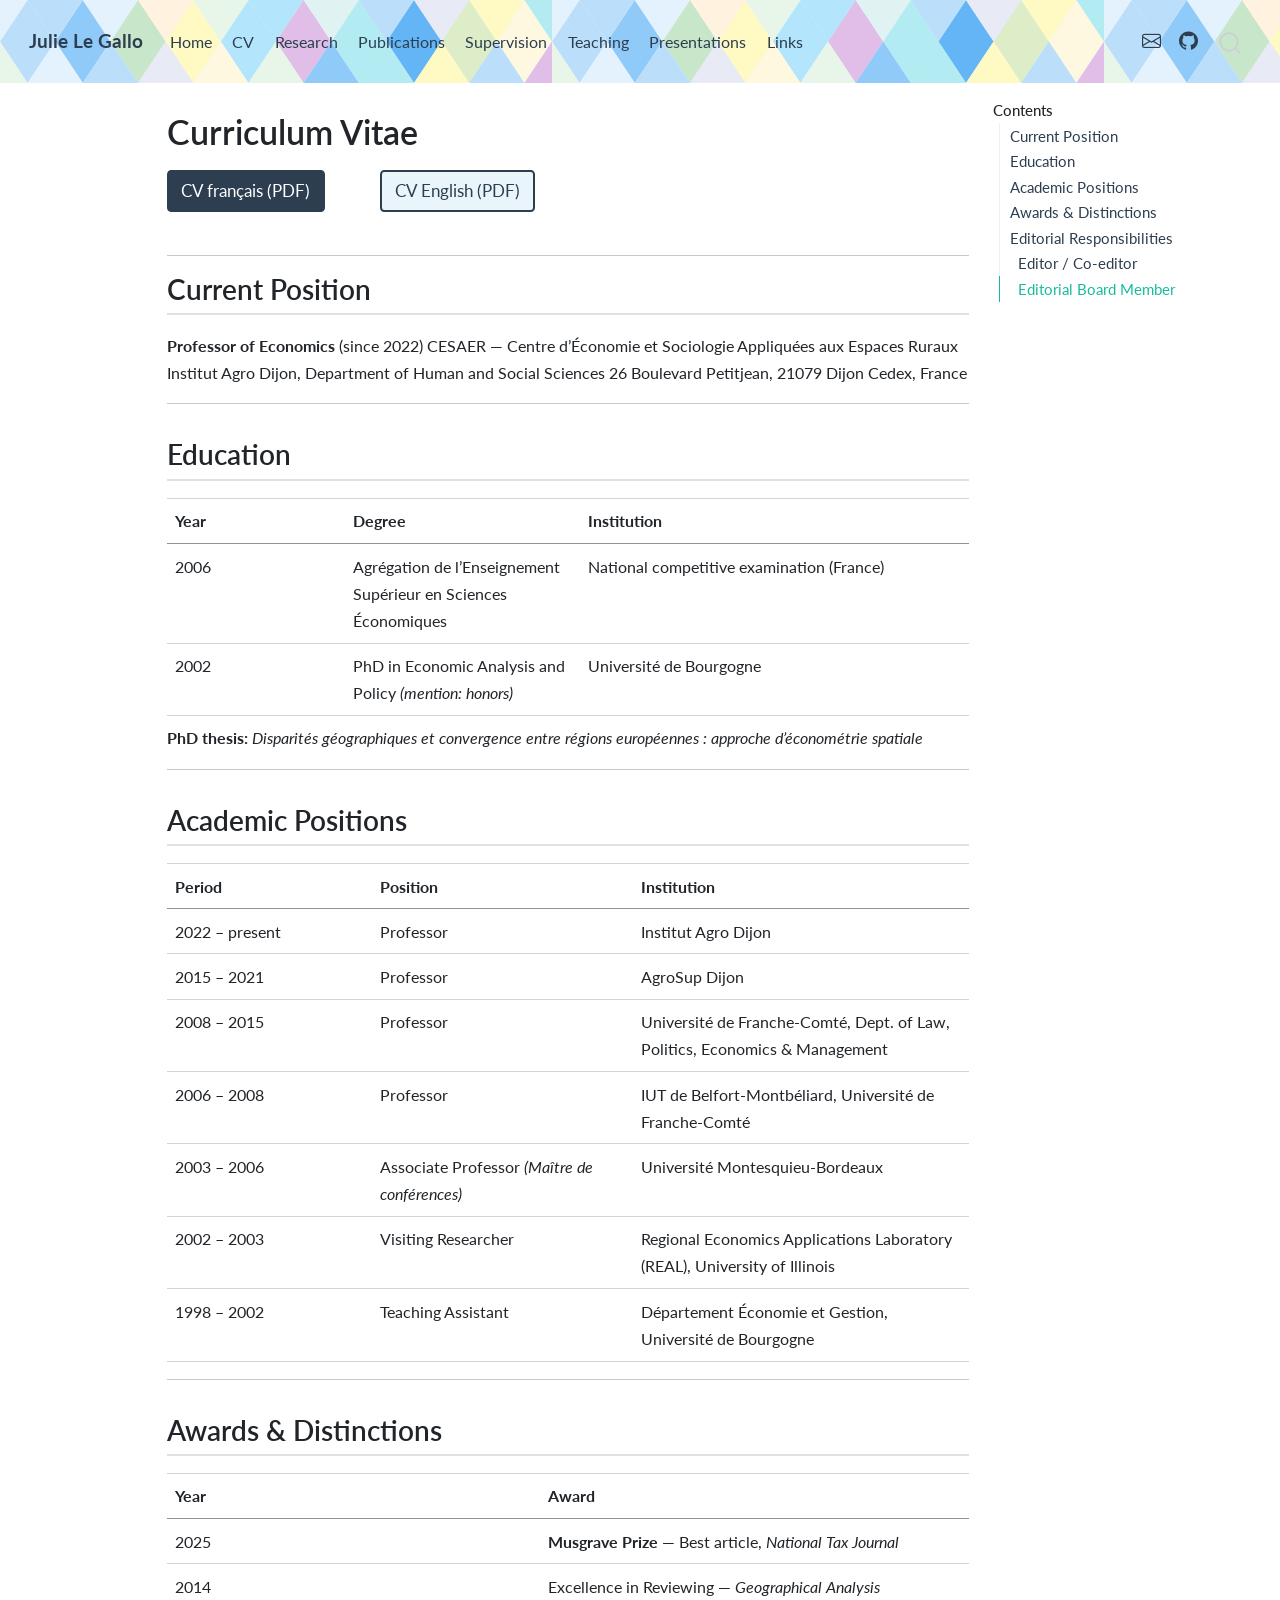
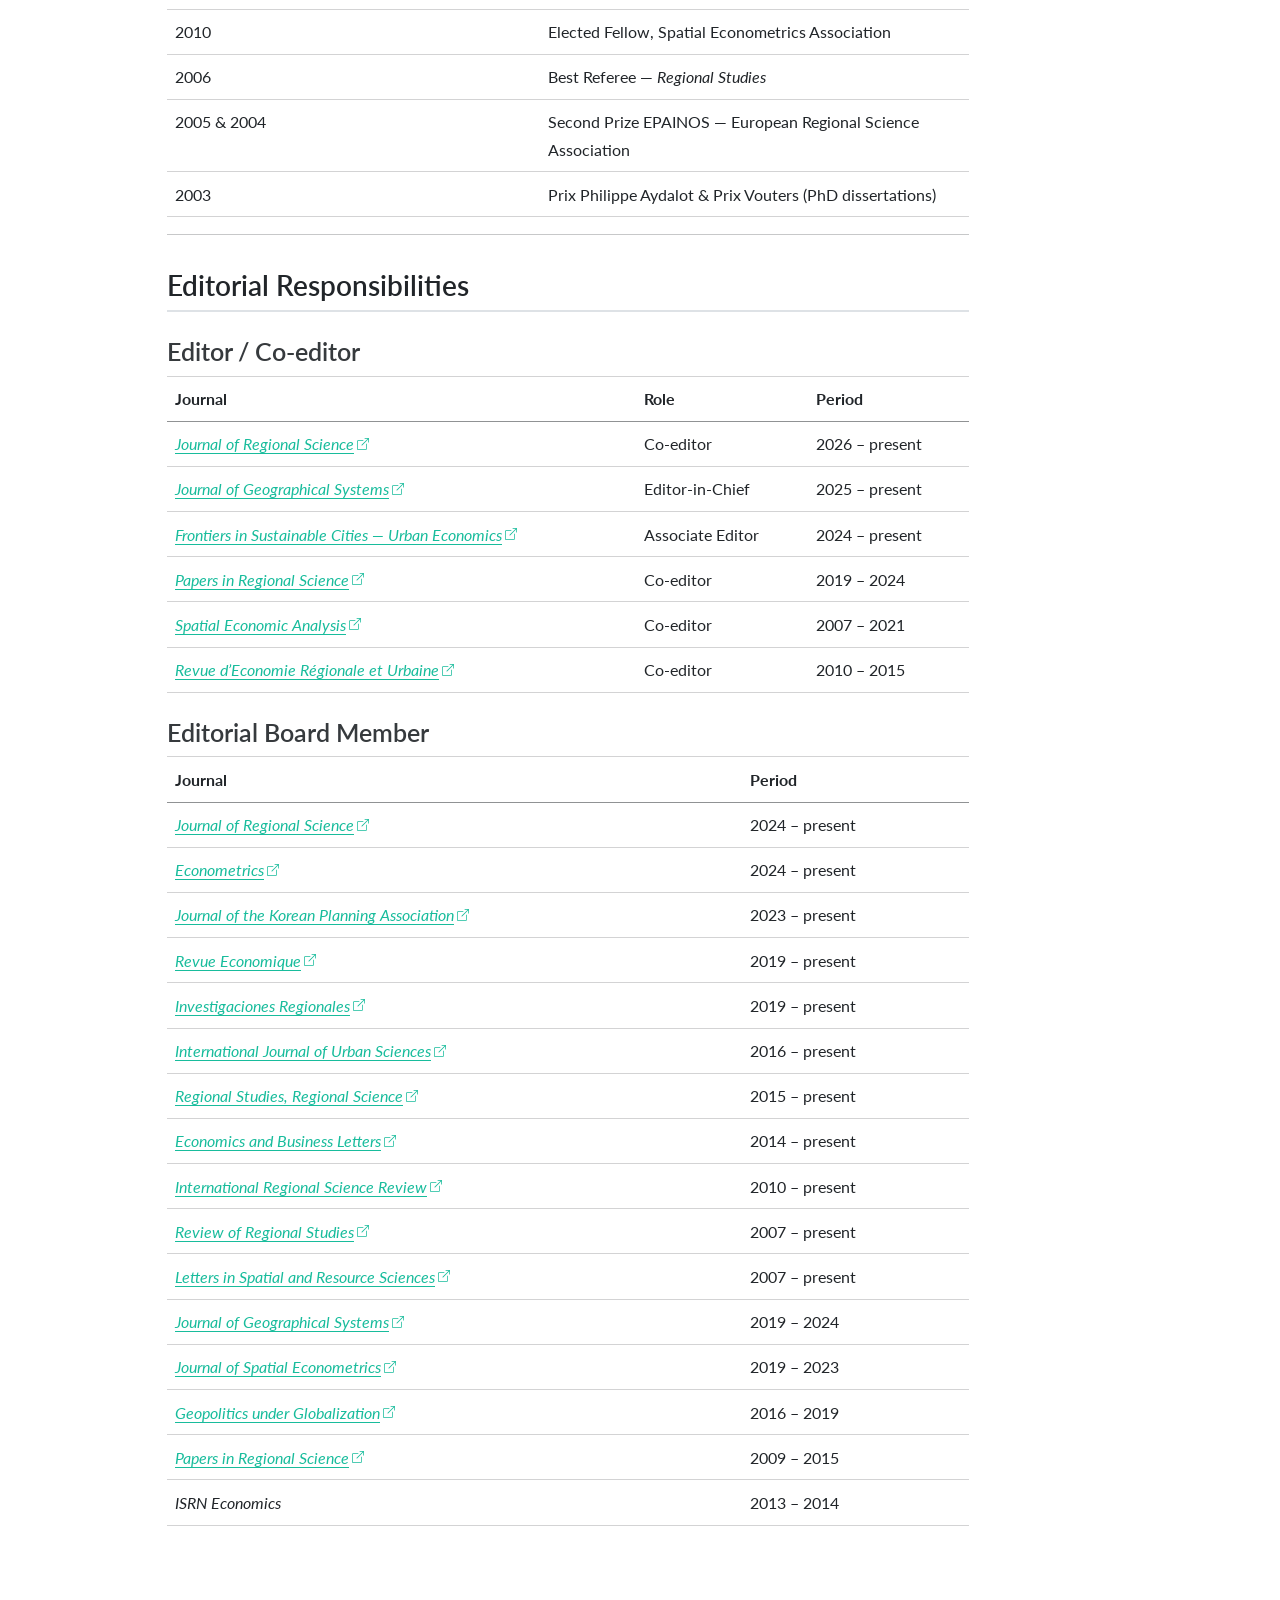
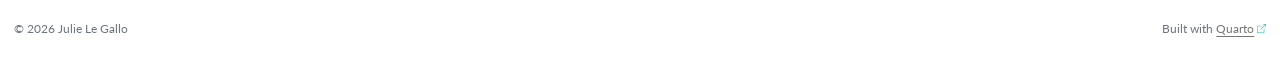
==== docs/cv.html @ 0ce1039f "Update 29Apr2026" ====
<!DOCTYPE html>
<html xmlns="http://www.w3.org/1999/xhtml" lang="en" xml:lang="en"><head>

<meta charset="utf-8">
<meta name="generator" content="quarto-1.9.37">

<meta name="viewport" content="width=device-width, initial-scale=1.0, user-scalable=yes">


<title>Curriculum Vitae – Julie Le Gallo</title>
<style>
/* Default styles provided by pandoc.
** See https://pandoc.org/MANUAL.html#variables-for-html for config info.
*/
code{white-space: pre-wrap;}
span.smallcaps{font-variant: small-caps;}
div.columns{display: flex; gap: min(4vw, 1.5em);}
div.column{flex: auto; overflow-x: auto;}
div.hanging-indent{margin-left: 1.5em; text-indent: -1.5em;}
ul.task-list{list-style: none;}
ul.task-list li input[type="checkbox"] {
  width: 0.8em;
  margin: 0 0.8em 0.2em -1em; /* quarto-specific, see https://github.com/quarto-dev/quarto-cli/issues/4556 */ 
  vertical-align: middle;
}
</style>


<script src="site_libs/quarto-nav/quarto-nav.js"></script>
<script src="site_libs/quarto-nav/headroom.min.js"></script>
<script src="site_libs/clipboard/clipboard.min.js"></script>
<script src="site_libs/quarto-search/autocomplete.umd.js"></script>
<script src="site_libs/quarto-search/fuse.min.js"></script>
<script src="site_libs/quarto-search/quarto-search.js"></script>
<meta name="quarto:offset" content="./">
<link href="./favicon.ico" rel="icon">
<script src="site_libs/quarto-html/quarto.js" type="module"></script>
<script src="site_libs/quarto-html/tabsets/tabsets.js" type="module"></script>
<script src="site_libs/quarto-html/popper.min.js"></script>
<script src="site_libs/quarto-html/tippy.umd.min.js"></script>
<script src="site_libs/quarto-html/anchor.min.js"></script>
<link href="site_libs/quarto-html/tippy.css" rel="stylesheet">
<link href="site_libs/quarto-html/quarto-syntax-highlighting-7f8f88aac4f3542376d5c11b86a4c14d.css" rel="stylesheet" id="quarto-text-highlighting-styles">
<script src="site_libs/bootstrap/bootstrap.min.js"></script>
<link href="site_libs/bootstrap/bootstrap-icons.css" rel="stylesheet">
<link href="site_libs/bootstrap/bootstrap-6b423f165eeea3787de40cb4f8e821c3.min.css" rel="stylesheet" append-hash="true" id="quarto-bootstrap" data-mode="light">
<script id="quarto-search-options" type="application/json">{
  "location": "navbar",
  "copy-button": false,
  "collapse-after": 3,
  "panel-placement": "end",
  "type": "overlay",
  "limit": 50,
  "keyboard-shortcut": [
    "f",
    "/",
    "s"
  ],
  "show-item-context": false,
  "language": {
    "search-no-results-text": "No results",
    "search-matching-documents-text": "matching documents",
    "search-copy-link-title": "Copy link to search",
    "search-hide-matches-text": "Hide additional matches",
    "search-more-match-text": "more match in this document",
    "search-more-matches-text": "more matches in this document",
    "search-clear-button-title": "Clear",
    "search-text-placeholder": "",
    "search-detached-cancel-button-title": "Cancel",
    "search-submit-button-title": "Submit",
    "search-label": "Search"
  }
}</script>


<link rel="stylesheet" href="styles.css">
</head>

<body class="nav-fixed quarto-light">

<div id="quarto-search-results"></div>
  <header id="quarto-header" class="headroom fixed-top">
    <nav class="navbar navbar-expand-lg " data-bs-theme="dark">
      <div class="navbar-container container-fluid">
      <div class="navbar-brand-container mx-auto">
    <a class="navbar-brand" href="./index.html">
    <span class="navbar-title">Julie Le Gallo</span>
    </a>
  </div>
            <div id="quarto-search" class="" title="Search"></div>
          <button class="navbar-toggler" type="button" data-bs-toggle="collapse" data-bs-target="#navbarCollapse" aria-controls="navbarCollapse" role="menu" aria-expanded="false" aria-label="Toggle navigation" onclick="if (window.quartoToggleHeadroom) { window.quartoToggleHeadroom(); }">
  <span class="navbar-toggler-icon"></span>
</button>
          <div class="collapse navbar-collapse" id="navbarCollapse">
            <ul class="navbar-nav navbar-nav-scroll me-auto">
  <li class="nav-item">
    <a class="nav-link" href="./index.html"> 
<span class="menu-text">Home</span></a>
  </li>  
  <li class="nav-item">
    <a class="nav-link active" href="./cv.html" aria-current="page"> 
<span class="menu-text">CV</span></a>
  </li>  
  <li class="nav-item">
    <a class="nav-link" href="./research.html"> 
<span class="menu-text">Research</span></a>
  </li>  
  <li class="nav-item">
    <a class="nav-link" href="./publications.html"> 
<span class="menu-text">Publications</span></a>
  </li>  
  <li class="nav-item">
    <a class="nav-link" href="./supervision.html"> 
<span class="menu-text">Supervision</span></a>
  </li>  
  <li class="nav-item">
    <a class="nav-link" href="./teaching.html"> 
<span class="menu-text">Teaching</span></a>
  </li>  
  <li class="nav-item">
    <a class="nav-link" href="./presentations.html"> 
<span class="menu-text">Presentations</span></a>
  </li>  
  <li class="nav-item">
    <a class="nav-link" href="./links.html"> 
<span class="menu-text">Links</span></a>
  </li>  
</ul>
            <ul class="navbar-nav navbar-nav-scroll ms-auto">
  <li class="nav-item compact">
    <a class="nav-link" href="mailto:julie.le-gallo@institut-agro.fr"> <i class="bi bi-envelope" role="img">
</i> 
<span class="menu-text"></span></a>
  </li>  
  <li class="nav-item compact">
    <a class="nav-link" href="https://github.com/jlegallo"> <i class="bi bi-github" role="img">
</i> 
<span class="menu-text"></span></a>
  </li>  
</ul>
          </div> <!-- /navcollapse -->
            <div class="quarto-navbar-tools">
</div>
      </div> <!-- /container-fluid -->
    </nav>
</header>
<!-- content -->
<div id="quarto-content" class="quarto-container page-columns page-rows-contents page-layout-article page-navbar">
<!-- sidebar -->
<!-- margin-sidebar -->
    <div id="quarto-margin-sidebar" class="sidebar margin-sidebar">
        <nav id="TOC" role="doc-toc" class="toc-active">
    <h2 id="toc-title">Contents</h2>
   
  <ul>
  <li><a href="#current-position" id="toc-current-position" class="nav-link active" data-scroll-target="#current-position">Current Position</a></li>
  <li><a href="#education" id="toc-education" class="nav-link" data-scroll-target="#education">Education</a></li>
  <li><a href="#academic-positions" id="toc-academic-positions" class="nav-link" data-scroll-target="#academic-positions">Academic Positions</a></li>
  <li><a href="#awards-distinctions" id="toc-awards-distinctions" class="nav-link" data-scroll-target="#awards-distinctions">Awards &amp; Distinctions</a></li>
  <li><a href="#editorial-responsibilities" id="toc-editorial-responsibilities" class="nav-link" data-scroll-target="#editorial-responsibilities">Editorial Responsibilities</a>
  <ul class="collapse">
  <li><a href="#editor-co-editor" id="toc-editor-co-editor" class="nav-link" data-scroll-target="#editor-co-editor">Editor / Co-editor</a></li>
  <li><a href="#editorial-board-member" id="toc-editorial-board-member" class="nav-link" data-scroll-target="#editorial-board-member">Editorial Board Member</a></li>
  </ul></li>
  </ul>
</nav>
    </div>
<!-- main -->
<main class="content" id="quarto-document-content">

<header id="title-block-header" class="quarto-title-block default">
<div class="quarto-title">
<h1 class="title">Curriculum Vitae</h1>
</div>



<div class="quarto-title-meta">

    
  
    
  </div>
  


</header>


<div style="margin-bottom:1.5rem; display:flex; align-items:center; gap:4rem;">
<p><a href="CV/CV_JLG.pdf" class="btn" style="margin:0; margin-right:3rem; background-color:#2c3e50; color:#ffffff; border:2px solid #2c3e50;">CV français (PDF)</a> <a href="CV/CV_JLG_ang.pdf" class="btn" style="margin:0; background-color:#EAF4FB; color:#2c3e50; border:2px solid #2c3e50;">CV English (PDF)</a></p>
</div>
<hr>
<section id="current-position" class="level2">
<h2 class="anchored" data-anchor-id="current-position">Current Position</h2>
<p><strong>Professor of Economics</strong> (since 2022) CESAER — Centre d’Économie et Sociologie Appliquées aux Espaces Ruraux Institut Agro Dijon, Department of Human and Social Sciences 26 Boulevard Petitjean, 21079 Dijon Cedex, France</p>
<hr>
</section>
<section id="education" class="level2">
<h2 class="anchored" data-anchor-id="education">Education</h2>
<table class="caption-top table">
<colgroup>
<col style="width: 22%">
<col style="width: 29%">
<col style="width: 48%">
</colgroup>
<thead>
<tr class="header">
<th>Year</th>
<th>Degree</th>
<th>Institution</th>
</tr>
</thead>
<tbody>
<tr class="odd">
<td>2006</td>
<td>Agrégation de l’Enseignement Supérieur en Sciences Économiques</td>
<td>National competitive examination (France)</td>
</tr>
<tr class="even">
<td>2002</td>
<td>PhD in Economic Analysis and Policy <em>(mention: honors)</em></td>
<td>Université de Bourgogne</td>
</tr>
</tbody>
</table>
<p><strong>PhD thesis:</strong> <em>Disparités géographiques et convergence entre régions européennes : approche d’économétrie spatiale</em></p>
<hr>
</section>
<section id="academic-positions" class="level2">
<h2 class="anchored" data-anchor-id="academic-positions">Academic Positions</h2>
<table class="caption-top table">
<colgroup>
<col style="width: 25%">
<col style="width: 32%">
<col style="width: 41%">
</colgroup>
<thead>
<tr class="header">
<th>Period</th>
<th>Position</th>
<th>Institution</th>
</tr>
</thead>
<tbody>
<tr class="odd">
<td>2022 – present</td>
<td>Professor</td>
<td>Institut Agro Dijon</td>
</tr>
<tr class="even">
<td>2015 – 2021</td>
<td>Professor</td>
<td>AgroSup Dijon</td>
</tr>
<tr class="odd">
<td>2008 – 2015</td>
<td>Professor</td>
<td>Université de Franche-Comté, Dept. of Law, Politics, Economics &amp; Management</td>
</tr>
<tr class="even">
<td>2006 – 2008</td>
<td>Professor</td>
<td>IUT de Belfort-Montbéliard, Université de Franche-Comté</td>
</tr>
<tr class="odd">
<td>2003 – 2006</td>
<td>Associate Professor <em>(Maître de conférences)</em></td>
<td>Université Montesquieu-Bordeaux</td>
</tr>
<tr class="even">
<td>2002 – 2003</td>
<td>Visiting Researcher</td>
<td>Regional Economics Applications Laboratory (REAL), University of Illinois</td>
</tr>
<tr class="odd">
<td>1998 – 2002</td>
<td>Teaching Assistant</td>
<td>Département Économie et Gestion, Université de Bourgogne</td>
</tr>
</tbody>
</table>
<hr>
</section>
<section id="awards-distinctions" class="level2">
<h2 class="anchored" data-anchor-id="awards-distinctions">Awards &amp; Distinctions</h2>
<table class="caption-top table">
<colgroup>
<col style="width: 46%">
<col style="width: 53%">
</colgroup>
<thead>
<tr class="header">
<th>Year</th>
<th>Award</th>
</tr>
</thead>
<tbody>
<tr class="odd">
<td>2025</td>
<td><strong>Musgrave Prize</strong> — Best article, <em>National Tax Journal</em></td>
</tr>
<tr class="even">
<td>2014</td>
<td>Excellence in Reviewing — <em>Geographical Analysis</em></td>
</tr>
<tr class="odd">
<td>2010</td>
<td>Elected Fellow, Spatial Econometrics Association</td>
</tr>
<tr class="even">
<td>2006</td>
<td>Best Referee — <em>Regional Studies</em></td>
</tr>
<tr class="odd">
<td>2005 &amp; 2004</td>
<td>Second Prize EPAINOS — European Regional Science Association</td>
</tr>
<tr class="even">
<td>2003</td>
<td>Prix Philippe Aydalot &amp; Prix Vouters (PhD dissertations)</td>
</tr>
</tbody>
</table>
<hr>
</section>
<section id="editorial-responsibilities" class="level2">
<h2 class="anchored" data-anchor-id="editorial-responsibilities">Editorial Responsibilities</h2>
<section id="editor-co-editor" class="level3">
<h3 class="anchored" data-anchor-id="editor-co-editor">Editor / Co-editor</h3>
<table class="caption-top table">
<thead>
<tr class="header">
<th>Journal</th>
<th>Role</th>
<th>Period</th>
</tr>
</thead>
<tbody>
<tr class="odd">
<td><a href="https://onlinelibrary.wiley.com/journal/14679787"><em>Journal of Regional Science</em></a></td>
<td>Co-editor</td>
<td>2026 – present</td>
</tr>
<tr class="even">
<td><a href="https://link.springer.com/journal/10109"><em>Journal of Geographical Systems</em></a></td>
<td>Editor-in-Chief</td>
<td>2025 – present</td>
</tr>
<tr class="odd">
<td><a href="https://www.frontiersin.org/journals/sustainable-cities/sections/urban-economics"><em>Frontiers in Sustainable Cities — Urban Economics</em></a></td>
<td>Associate Editor</td>
<td>2024 – present</td>
</tr>
<tr class="even">
<td><a href="https://rsaiconnect.onlinelibrary.wiley.com/journal/14355957"><em>Papers in Regional Science</em></a></td>
<td>Co-editor</td>
<td>2019 – 2024</td>
</tr>
<tr class="odd">
<td><a href="https://www.tandfonline.com/loi/rsea20"><em>Spatial Economic Analysis</em></a></td>
<td>Co-editor</td>
<td>2007 – 2021</td>
</tr>
<tr class="even">
<td><a href="http://www.reru.fr/"><em>Revue d’Economie Régionale et Urbaine</em></a></td>
<td>Co-editor</td>
<td>2010 – 2015</td>
</tr>
</tbody>
</table>
</section>
<section id="editorial-board-member" class="level3">
<h3 class="anchored" data-anchor-id="editorial-board-member">Editorial Board Member</h3>
<table class="caption-top table">
<thead>
<tr class="header">
<th>Journal</th>
<th>Period</th>
</tr>
</thead>
<tbody>
<tr class="odd">
<td><a href="https://onlinelibrary.wiley.com/journal/14679787"><em>Journal of Regional Science</em></a></td>
<td>2024 – present</td>
</tr>
<tr class="even">
<td><a href="https://www.mdpi.com/journal/econometrics"><em>Econometrics</em></a></td>
<td>2024 – present</td>
</tr>
<tr class="odd">
<td><a href="https://www.kpa1959.or.kr/"><em>Journal of the Korean Planning Association</em></a></td>
<td>2023 – present</td>
</tr>
<tr class="even">
<td><a href="https://reveco.hypotheses.org/a-propos"><em>Revue Economique</em></a></td>
<td>2019 – present</td>
</tr>
<tr class="odd">
<td><a href="https://investigacionesregionales.org/"><em>Investigaciones Regionales</em></a></td>
<td>2019 – present</td>
</tr>
<tr class="even">
<td><a href="https://www.tandfonline.com/journals/rjus20"><em>International Journal of Urban Sciences</em></a></td>
<td>2016 – present</td>
</tr>
<tr class="odd">
<td><a href="https://www.tandfonline.com/journals/rsrs20"><em>Regional Studies, Regional Science</em></a></td>
<td>2015 – present</td>
</tr>
<tr class="even">
<td><a href="https://reunido.uniovi.es/index.php/EBL"><em>Economics and Business Letters</em></a></td>
<td>2014 – present</td>
</tr>
<tr class="odd">
<td><a href="https://journals.sagepub.com/home/irx"><em>International Regional Science Review</em></a></td>
<td>2010 – present</td>
</tr>
<tr class="even">
<td><a href="https://rrs.scholasticahq.com/"><em>Review of Regional Studies</em></a></td>
<td>2007 – present</td>
</tr>
<tr class="odd">
<td><a href="https://link.springer.com/journal/12076"><em>Letters in Spatial and Resource Sciences</em></a></td>
<td>2007 – present</td>
</tr>
<tr class="even">
<td><a href="https://link.springer.com/journal/10109"><em>Journal of Geographical Systems</em></a></td>
<td>2019 – 2024</td>
</tr>
<tr class="odd">
<td><a href="https://link.springer.com/journal/43071"><em>Journal of Spatial Econometrics</em></a></td>
<td>2019 – 2023</td>
</tr>
<tr class="even">
<td><a href="https://www.businessperspectives.org/index.php/journals/geopolitics-under-globalization-2"><em>Geopolitics under Globalization</em></a></td>
<td>2016 – 2019</td>
</tr>
<tr class="odd">
<td><a href="https://rsaiconnect.onlinelibrary.wiley.com/journal/14355957"><em>Papers in Regional Science</em></a></td>
<td>2009 – 2015</td>
</tr>
<tr class="even">
<td><em>ISRN Economics</em></td>
<td>2013 – 2014</td>
</tr>
</tbody>
</table>


</section>
</section>

</main> <!-- /main -->
<script id="quarto-html-after-body" type="application/javascript">
  window.document.addEventListener("DOMContentLoaded", function (event) {
    const icon = "";
    const anchorJS = new window.AnchorJS();
    anchorJS.options = {
      placement: 'right',
      icon: icon
    };
    anchorJS.add('.anchored');
    const isCodeAnnotation = (el) => {
      for (const clz of el.classList) {
        if (clz.startsWith('code-annotation-')) {                     
          return true;
        }
      }
      return false;
    }
    const onCopySuccess = function(e) {
      // button target
      const button = e.trigger;
      // don't keep focus
      button.blur();
      // flash "checked"
      button.classList.add('code-copy-button-checked');
      var currentTitle = button.getAttribute("title");
      button.setAttribute("title", "Copied!");
      let tooltip;
      if (window.bootstrap) {
        button.setAttribute("data-bs-toggle", "tooltip");
        button.setAttribute("data-bs-placement", "left");
        button.setAttribute("data-bs-title", "Copied!");
        tooltip = new bootstrap.Tooltip(button, 
          { trigger: "manual", 
            customClass: "code-copy-button-tooltip",
            offset: [0, -8]});
        tooltip.show();    
      }
      setTimeout(function() {
        if (tooltip) {
          tooltip.hide();
          button.removeAttribute("data-bs-title");
          button.removeAttribute("data-bs-toggle");
          button.removeAttribute("data-bs-placement");
        }
        button.setAttribute("title", currentTitle);
        button.classList.remove('code-copy-button-checked');
      }, 1000);
      // clear code selection
      e.clearSelection();
    }
    const getTextToCopy = function(trigger) {
      const outerScaffold = trigger.parentElement.cloneNode(true);
      const codeEl = outerScaffold.querySelector('code');
      for (const childEl of codeEl.children) {
        if (isCodeAnnotation(childEl)) {
          childEl.remove();
        }
      }
      return codeEl.innerText;
    }
    const clipboard = new window.ClipboardJS('.code-copy-button:not([data-in-quarto-modal])', {
      text: getTextToCopy
    });
    clipboard.on('success', onCopySuccess);
    if (window.document.getElementById('quarto-embedded-source-code-modal')) {
      const clipboardModal = new window.ClipboardJS('.code-copy-button[data-in-quarto-modal]', {
        text: getTextToCopy,
        container: window.document.getElementById('quarto-embedded-source-code-modal')
      });
      clipboardModal.on('success', onCopySuccess);
    }
      var localhostRegex = new RegExp(/^(?:http|https):\/\/localhost\:?[0-9]*\//);
      var mailtoRegex = new RegExp(/^mailto:/);
        var filterRegex = new RegExp('/' + window.location.host + '/');
      var isInternal = (href) => {
          return filterRegex.test(href) || localhostRegex.test(href) || mailtoRegex.test(href);
      }
      // Inspect non-navigation links and adorn them if external
     var links = window.document.querySelectorAll('a[href]:not(.nav-link):not(.navbar-brand):not(.toc-action):not(.sidebar-link):not(.sidebar-item-toggle):not(.pagination-link):not(.no-external):not([aria-hidden]):not(.dropdown-item):not(.quarto-navigation-tool):not(.about-link)');
      for (var i=0; i<links.length; i++) {
        const link = links[i];
        if (!isInternal(link.href)) {
          // undo the damage that might have been done by quarto-nav.js in the case of
          // links that we want to consider external
          if (link.dataset.originalHref !== undefined) {
            link.href = link.dataset.originalHref;
          }
            // target, if specified
            link.setAttribute("target", "_blank");
            if (link.getAttribute("rel") === null) {
              link.setAttribute("rel", "noopener");
            }
            // default icon
            link.classList.add("external");
        }
      }
    function tippyHover(el, contentFn, onTriggerFn, onUntriggerFn) {
      const config = {
        allowHTML: true,
        maxWidth: 500,
        delay: 100,
        arrow: false,
        appendTo: function(el) {
            return el.parentElement;
        },
        interactive: true,
        interactiveBorder: 10,
        theme: 'quarto',
        placement: 'bottom-start',
      };
      if (contentFn) {
        config.content = contentFn;
      }
      if (onTriggerFn) {
        config.onTrigger = onTriggerFn;
      }
      if (onUntriggerFn) {
        config.onUntrigger = onUntriggerFn;
      }
      window.tippy(el, config); 
    }
    const noterefs = window.document.querySelectorAll('a[role="doc-noteref"]');
    for (var i=0; i<noterefs.length; i++) {
      const ref = noterefs[i];
      tippyHover(ref, function() {
        // use id or data attribute instead here
        let href = ref.getAttribute('data-footnote-href') || ref.getAttribute('href');
        try { href = new URL(href).hash; } catch {}
        const id = href.replace(/^#\/?/, "");
        const note = window.document.getElementById(id);
        if (note) {
          return note.innerHTML;
        } else {
          return "";
        }
      });
    }
    const xrefs = window.document.querySelectorAll('a.quarto-xref');
    const processXRef = (id, note) => {
      // Strip column container classes
      const stripColumnClz = (el) => {
        el.classList.remove("page-full", "page-columns");
        if (el.children) {
          for (const child of el.children) {
            stripColumnClz(child);
          }
        }
      }
      stripColumnClz(note)
      if (id === null || id.startsWith('sec-')) {
        // Special case sections, only their first couple elements
        const container = document.createElement("div");
        if (note.children && note.children.length > 2) {
          container.appendChild(note.children[0].cloneNode(true));
          for (let i = 1; i < note.children.length; i++) {
            const child = note.children[i];
            if (child.tagName === "P" && child.innerText === "") {
              continue;
            } else {
              container.appendChild(child.cloneNode(true));
              break;
            }
          }
          if (window.Quarto?.typesetMath) {
            window.Quarto.typesetMath(container);
          }
          return container.innerHTML
        } else {
          if (window.Quarto?.typesetMath) {
            window.Quarto.typesetMath(note);
          }
          return note.innerHTML;
        }
      } else {
        // Remove any anchor links if they are present
        const anchorLink = note.querySelector('a.anchorjs-link');
        if (anchorLink) {
          anchorLink.remove();
        }
        if (window.Quarto?.typesetMath) {
          window.Quarto.typesetMath(note);
        }
        if (note.classList.contains("callout")) {
          return note.outerHTML;
        } else {
          return note.innerHTML;
        }
      }
    }
    for (var i=0; i<xrefs.length; i++) {
      const xref = xrefs[i];
      tippyHover(xref, undefined, function(instance) {
        instance.disable();
        let url = xref.getAttribute('href');
        let hash = undefined; 
        if (url.startsWith('#')) {
          hash = url;
        } else {
          try { hash = new URL(url).hash; } catch {}
        }
        if (hash) {
          const id = hash.replace(/^#\/?/, "");
          const note = window.document.getElementById(id);
          if (note !== null) {
            try {
              const html = processXRef(id, note.cloneNode(true));
              instance.setContent(html);
            } finally {
              instance.enable();
              instance.show();
            }
          } else {
            // See if we can fetch this
            fetch(url.split('#')[0])
            .then(res => res.text())
            .then(html => {
              const parser = new DOMParser();
              const htmlDoc = parser.parseFromString(html, "text/html");
              const note = htmlDoc.getElementById(id);
              if (note !== null) {
                const html = processXRef(id, note);
                instance.setContent(html);
              } 
            }).finally(() => {
              instance.enable();
              instance.show();
            });
          }
        } else {
          // See if we can fetch a full url (with no hash to target)
          // This is a special case and we should probably do some content thinning / targeting
          fetch(url)
          .then(res => res.text())
          .then(html => {
            const parser = new DOMParser();
            const htmlDoc = parser.parseFromString(html, "text/html");
            const note = htmlDoc.querySelector('main.content');
            if (note !== null) {
              // This should only happen for chapter cross references
              // (since there is no id in the URL)
              // remove the first header
              if (note.children.length > 0 && note.children[0].tagName === "HEADER") {
                note.children[0].remove();
              }
              const html = processXRef(null, note);
              instance.setContent(html);
            } 
          }).finally(() => {
            instance.enable();
            instance.show();
          });
        }
      }, function(instance) {
      });
    }
        let selectedAnnoteEl;
        const selectorForAnnotation = ( cell, annotation) => {
          let cellAttr = 'data-code-cell="' + cell + '"';
          let lineAttr = 'data-code-annotation="' +  annotation + '"';
          const selector = 'span[' + cellAttr + '][' + lineAttr + ']';
          return selector;
        }
        const selectCodeLines = (annoteEl) => {
          const doc = window.document;
          const targetCell = annoteEl.getAttribute("data-target-cell");
          const targetAnnotation = annoteEl.getAttribute("data-target-annotation");
          const annoteSpan = window.document.querySelector(selectorForAnnotation(targetCell, targetAnnotation));
          const lines = annoteSpan.getAttribute("data-code-lines").split(",");
          const lineIds = lines.map((line) => {
            return targetCell + "-" + line;
          })
          let top = null;
          let height = null;
          let parent = null;
          if (lineIds.length > 0) {
              //compute the position of the single el (top and bottom and make a div)
              const el = window.document.getElementById(lineIds[0]);
              top = el.offsetTop;
              height = el.offsetHeight;
              parent = el.parentElement.parentElement;
            if (lineIds.length > 1) {
              const lastEl = window.document.getElementById(lineIds[lineIds.length - 1]);
              const bottom = lastEl.offsetTop + lastEl.offsetHeight;
              height = bottom - top;
            }
            if (top !== null && height !== null && parent !== null) {
              // cook up a div (if necessary) and position it 
              let div = window.document.getElementById("code-annotation-line-highlight");
              if (div === null) {
                div = window.document.createElement("div");
                div.setAttribute("id", "code-annotation-line-highlight");
                div.style.position = 'absolute';
                parent.appendChild(div);
              }
              div.style.top = top - 2 + "px";
              div.style.height = height + 4 + "px";
              div.style.left = 0;
              let gutterDiv = window.document.getElementById("code-annotation-line-highlight-gutter");
              if (gutterDiv === null) {
                gutterDiv = window.document.createElement("div");
                gutterDiv.setAttribute("id", "code-annotation-line-highlight-gutter");
                gutterDiv.style.position = 'absolute';
                const codeCell = window.document.getElementById(targetCell);
                const gutter = codeCell.querySelector('.code-annotation-gutter');
                gutter.appendChild(gutterDiv);
              }
              gutterDiv.style.top = top - 2 + "px";
              gutterDiv.style.height = height + 4 + "px";
            }
            selectedAnnoteEl = annoteEl;
          }
        };
        const unselectCodeLines = () => {
          const elementsIds = ["code-annotation-line-highlight", "code-annotation-line-highlight-gutter"];
          elementsIds.forEach((elId) => {
            const div = window.document.getElementById(elId);
            if (div) {
              div.remove();
            }
          });
          selectedAnnoteEl = undefined;
        };
          // Handle positioning of the toggle
      window.addEventListener(
        "resize",
        throttle(() => {
          elRect = undefined;
          if (selectedAnnoteEl) {
            selectCodeLines(selectedAnnoteEl);
          }
        }, 10)
      );
      function throttle(fn, ms) {
      let throttle = false;
      let timer;
        return (...args) => {
          if(!throttle) { // first call gets through
              fn.apply(this, args);
              throttle = true;
          } else { // all the others get throttled
              if(timer) clearTimeout(timer); // cancel #2
              timer = setTimeout(() => {
                fn.apply(this, args);
                timer = throttle = false;
              }, ms);
          }
        };
      }
        // Attach click handler to the DT
        const annoteDls = window.document.querySelectorAll('dt[data-target-cell]');
        for (const annoteDlNode of annoteDls) {
          annoteDlNode.addEventListener('click', (event) => {
            const clickedEl = event.target;
            if (clickedEl !== selectedAnnoteEl) {
              unselectCodeLines();
              const activeEl = window.document.querySelector('dt[data-target-cell].code-annotation-active');
              if (activeEl) {
                activeEl.classList.remove('code-annotation-active');
              }
              selectCodeLines(clickedEl);
              clickedEl.classList.add('code-annotation-active');
            } else {
              // Unselect the line
              unselectCodeLines();
              clickedEl.classList.remove('code-annotation-active');
            }
          });
        }
    const findCites = (el) => {
      const parentEl = el.parentElement;
      if (parentEl) {
        const cites = parentEl.dataset.cites;
        if (cites) {
          return {
            el,
            cites: cites.split(' ')
          };
        } else {
          return findCites(el.parentElement)
        }
      } else {
        return undefined;
      }
    };
    var bibliorefs = window.document.querySelectorAll('a[role="doc-biblioref"]');
    for (var i=0; i<bibliorefs.length; i++) {
      const ref = bibliorefs[i];
      const citeInfo = findCites(ref);
      if (citeInfo) {
        tippyHover(citeInfo.el, function() {
          var popup = window.document.createElement('div');
          citeInfo.cites.forEach(function(cite) {
            var citeDiv = window.document.createElement('div');
            citeDiv.classList.add('hanging-indent');
            citeDiv.classList.add('csl-entry');
            var biblioDiv = window.document.getElementById('ref-' + cite);
            if (biblioDiv) {
              citeDiv.innerHTML = biblioDiv.innerHTML;
            }
            popup.appendChild(citeDiv);
          });
          return popup.innerHTML;
        });
      }
    }
  });
  </script>
</div> <!-- /content -->
<footer class="footer">
  <div class="nav-footer">
    <div class="nav-footer-left">
<p>© 2026 Julie Le Gallo</p>
</div>   
    <div class="nav-footer-center">
      &nbsp;
    </div>
    <div class="nav-footer-right">
<p>Built with <a href="https://quarto.org">Quarto</a></p>
</div>
  </div>
</footer>




</body></html>
---- docs/site_libs/quarto-html/tippy.css ----
.tippy-box[data-animation=fade][data-state=hidden]{opacity:0}[data-tippy-root]{max-width:calc(100vw - 10px)}.tippy-box{position:relative;background-color:#333;color:#fff;border-radius:4px;font-size:14px;line-height:1.4;white-space:normal;outline:0;transition-property:transform,visibility,opacity}.tippy-box[data-placement^=top]>.tippy-arrow{bottom:0}.tippy-box[data-placement^=top]>.tippy-arrow:before{bottom:-7px;left:0;border-width:8px 8px 0;border-top-color:initial;transform-origin:center top}.tippy-box[data-placement^=bottom]>.tippy-arrow{top:0}.tippy-box[data-placement^=bottom]>.tippy-arrow:before{top:-7px;left:0;border-width:0 8px 8px;border-bottom-color:initial;transform-origin:center bottom}.tippy-box[data-placement^=left]>.tippy-arrow{right:0}.tippy-box[data-placement^=left]>.tippy-arrow:before{border-width:8px 0 8px 8px;border-left-color:initial;right:-7px;transform-origin:center left}.tippy-box[data-placement^=right]>.tippy-arrow{left:0}.tippy-box[data-placement^=right]>.tippy-arrow:before{left:-7px;border-width:8px 8px 8px 0;border-right-color:initial;transform-origin:center right}.tippy-box[data-inertia][data-state=visible]{transition-timing-function:cubic-bezier(.54,1.5,.38,1.11)}.tippy-arrow{width:16px;height:16px;color:#333}.tippy-arrow:before{content:"";position:absolute;border-color:transparent;border-style:solid}.tippy-content{position:relative;padding:5px 9px;z-index:1}
---- docs/site_libs/quarto-html/quarto-syntax-highlighting-7f8f88aac4f3542376d5c11b86a4c14d.css ----
/* quarto syntax highlight colors */
:root {
  --quarto-hl-ot-color: #003B4F;
  --quarto-hl-at-color: #657422;
  --quarto-hl-ss-color: #20794D;
  --quarto-hl-an-color: #5E5E5E;
  --quarto-hl-fu-color: #4758AB;
  --quarto-hl-st-color: #20794D;
  --quarto-hl-cf-color: #003B4F;
  --quarto-hl-op-color: #5E5E5E;
  --quarto-hl-er-color: #AD0000;
  --quarto-hl-bn-color: #AD0000;
  --quarto-hl-al-color: #AD0000;
  --quarto-hl-va-color: #111111;
  --quarto-hl-bu-color: inherit;
  --quarto-hl-ex-color: inherit;
  --quarto-hl-pp-color: #AD0000;
  --quarto-hl-in-color: #5E5E5E;
  --quarto-hl-vs-color: #20794D;
  --quarto-hl-wa-color: #5E5E5E;
  --quarto-hl-do-color: #5E5E5E;
  --quarto-hl-im-color: #00769E;
  --quarto-hl-ch-color: #20794D;
  --quarto-hl-dt-color: #AD0000;
  --quarto-hl-fl-color: #AD0000;
  --quarto-hl-co-color: #5E5E5E;
  --quarto-hl-cv-color: #5E5E5E;
  --quarto-hl-cn-color: #8f5902;
  --quarto-hl-sc-color: #5E5E5E;
  --quarto-hl-dv-color: #AD0000;
  --quarto-hl-kw-color: #003B4F;
}

/* other quarto variables */
:root {
  --quarto-font-monospace: SFMono-Regular, Menlo, Monaco, Consolas, "Liberation Mono", "Courier New", monospace;
}

/* syntax highlight based on Pandoc's rules */
pre > code.sourceCode > span {
  color: #003B4F;
}

code.sourceCode > span {
  color: #003B4F;
}

div.sourceCode,
div.sourceCode pre.sourceCode {
  color: #003B4F;
}

/* Normal */
code span {
  color: #003B4F;
}

/* Alert */
code span.al {
  color: #AD0000;
  font-style: inherit;
}

/* Annotation */
code span.an {
  color: #5E5E5E;
  font-style: inherit;
}

/* Attribute */
code span.at {
  color: #657422;
  font-style: inherit;
}

/* BaseN */
code span.bn {
  color: #AD0000;
  font-style: inherit;
}

/* BuiltIn */
code span.bu {
  font-style: inherit;
}

/* ControlFlow */
code span.cf {
  color: #003B4F;
  font-weight: bold;
  font-style: inherit;
}

/* Char */
code span.ch {
  color: #20794D;
  font-style: inherit;
}

/* Constant */
code span.cn {
  color: #8f5902;
  font-style: inherit;
}

/* Comment */
code span.co {
  color: #5E5E5E;
  font-style: inherit;
}

/* CommentVar */
code span.cv {
  color: #5E5E5E;
  font-style: italic;
}

/* Documentation */
code span.do {
  color: #5E5E5E;
  font-style: italic;
}

/* DataType */
code span.dt {
  color: #AD0000;
  font-style: inherit;
}

/* DecVal */
code span.dv {
  color: #AD0000;
  font-style: inherit;
}

/* Error */
code span.er {
  color: #AD0000;
  font-style: inherit;
}

/* Extension */
code span.ex {
  font-style: inherit;
}

/* Float */
code span.fl {
  color: #AD0000;
  font-style: inherit;
}

/* Function */
code span.fu {
  color: #4758AB;
  font-style: inherit;
}

/* Import */
code span.im {
  color: #00769E;
  font-style: inherit;
}

/* Information */
code span.in {
  color: #5E5E5E;
  font-style: inherit;
}

/* Keyword */
code span.kw {
  color: #003B4F;
  font-weight: bold;
  font-style: inherit;
}

/* Operator */
code span.op {
  color: #5E5E5E;
  font-style: inherit;
}

/* Other */
code span.ot {
  color: #003B4F;
  font-style: inherit;
}

/* Preprocessor */
code span.pp {
  color: #AD0000;
  font-style: inherit;
}

/* SpecialChar */
code span.sc {
  color: #5E5E5E;
  font-style: inherit;
}

/* SpecialString */
code span.ss {
  color: #20794D;
  font-style: inherit;
}

/* String */
code span.st {
  color: #20794D;
  font-style: inherit;
}

/* Variable */
code span.va {
  color: #111111;
  font-style: inherit;
}

/* VerbatimString */
code span.vs {
  color: #20794D;
  font-style: inherit;
}

/* Warning */
code span.wa {
  color: #5E5E5E;
  font-style: italic;
}

.prevent-inlining {
  content: "</";
}

/*# sourceMappingURL=789ad8cd35626ba772517505b42a116e.css.map */
---- docs/styles.css ----
/* Academic website — minimal overrides on Flatly theme */


body {
  font-size: 16px;
  line-height: 1.7;
}

/* Navbar mosaic background */
.navbar {
  background-image: url('images/mosaic.svg') !important;
  background-size: auto 100% !important;
  background-repeat: repeat-x !important;
  background-color: #EAF4FB !important;
}

.navbar-brand,
.nav-link {
  color: #2c3e50 !important;
  text-shadow: none !important;
}

.nav-link:hover {
  color: #1a252f !important;
}

.navbar-brand {
  font-weight: 700;
  font-size: 1.1rem;
}

h2 {
  margin-top: 2rem;
  border-bottom: 2px solid #dee2e6;
  padding-bottom: 0.4rem;
}

/* Home page columns */
.columns {
  margin-top: 2rem;
}

img.rounded {
  border-radius: 8px;
  box-shadow: 0 2px 8px rgba(0,0,0,0.12);
}

/* Publication list — tighter spacing */
#publications-english li,
#publications-french li {
  margin-bottom: 0.4rem;
}

/* Button */
.btn-primary {
  margin-bottom: 1.5rem;
}

/* Publication TOC anchors */
.pub-toc {
  border: 1px solid #dee2e6;
  border-radius: 4px;
  padding: 1rem 1.25rem;
  margin-bottom: 2rem;
  background: #f8f9fa;
  line-height: 2;
}

.pub-toc a {
  text-decoration: underline;
  font-weight: 500;
}

/* Research project blocks */
.project {
  border-left: 3px solid #dee2e6;
  padding: 0.6rem 0 0.6rem 1rem;
  margin-bottom: 1rem;
}

.project img {
  object-fit: contain;
  max-height: 60px;
}

/* Back to top button */
.back-to-top {
  text-align: right;
  margin-top: 0.8rem;
  font-size: 1.4rem;
}
.back-to-top a {
  text-decoration: none;
  color: #2c3e50;
  opacity: 0.5;
}
.back-to-top a:hover {
  opacity: 1;
}

/* Footer */
.nav-footer {
  font-size: 0.85rem;
  color: #6c757d;
}
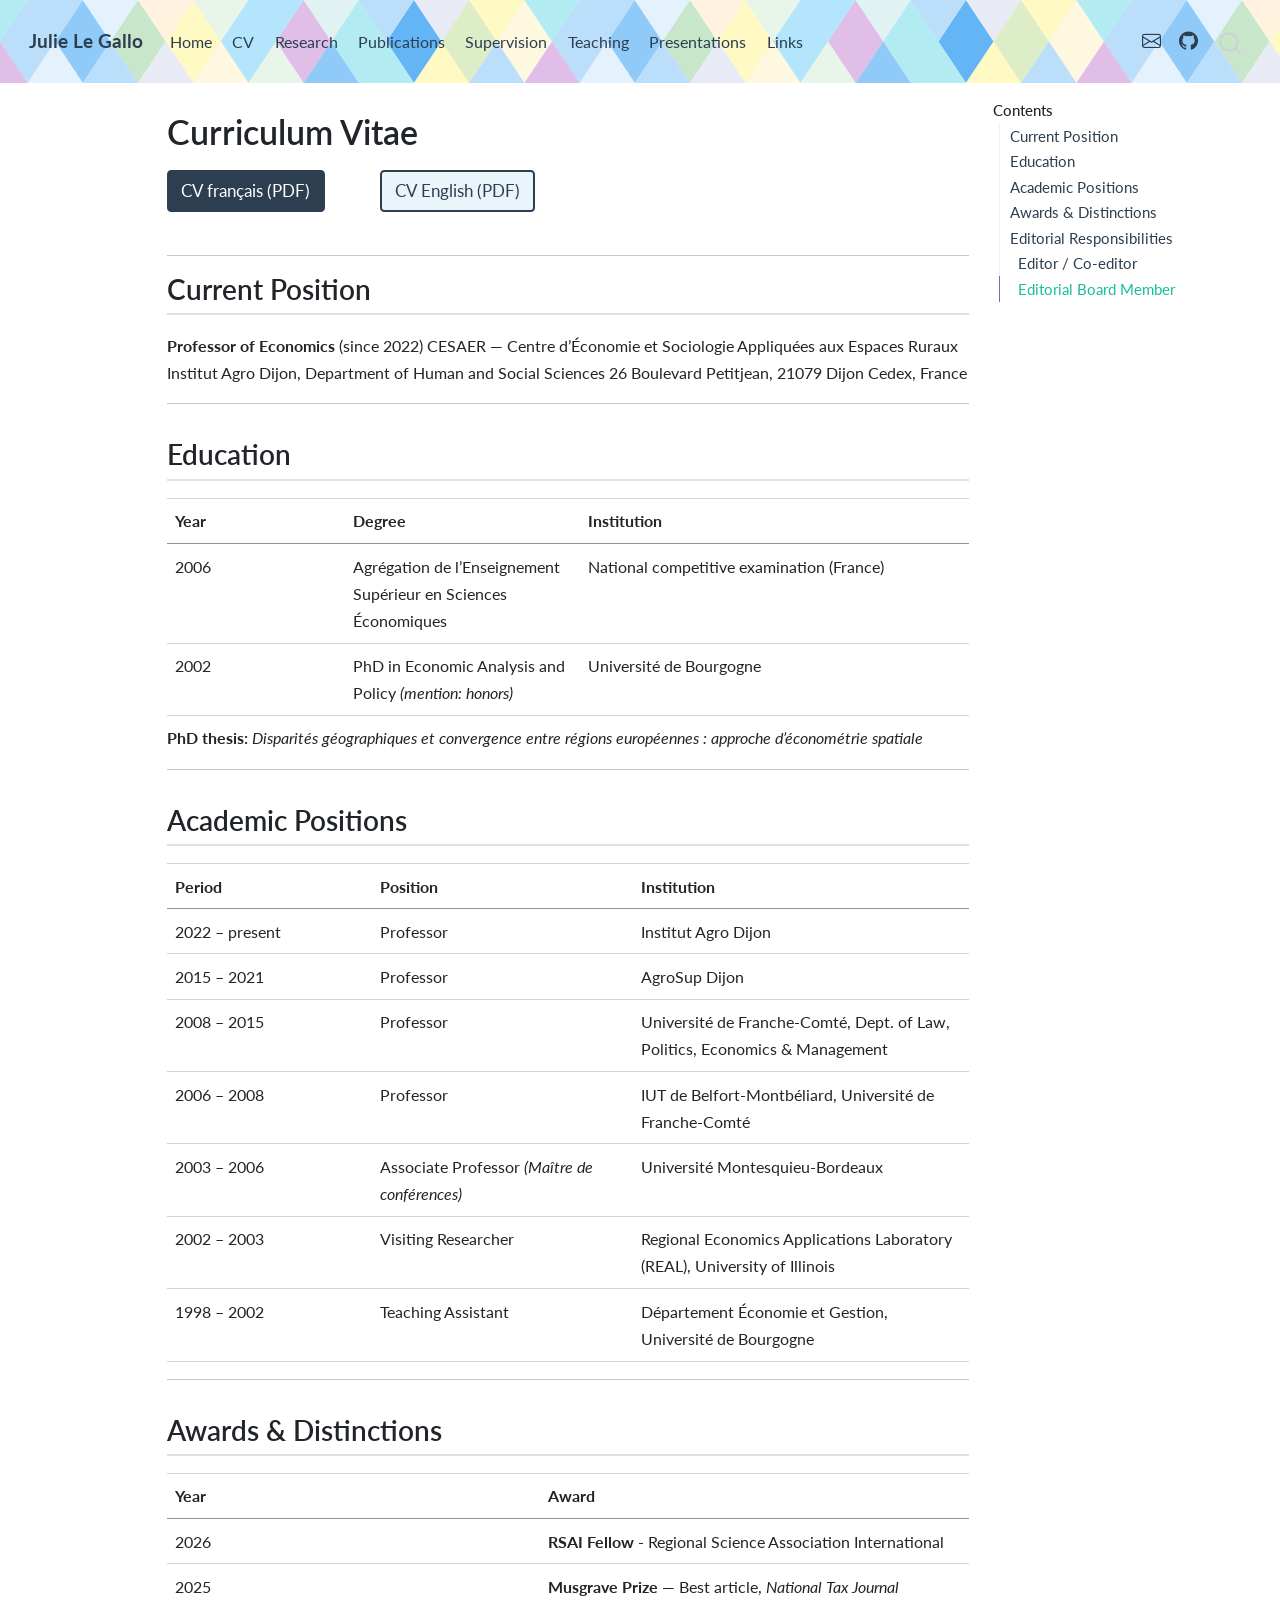
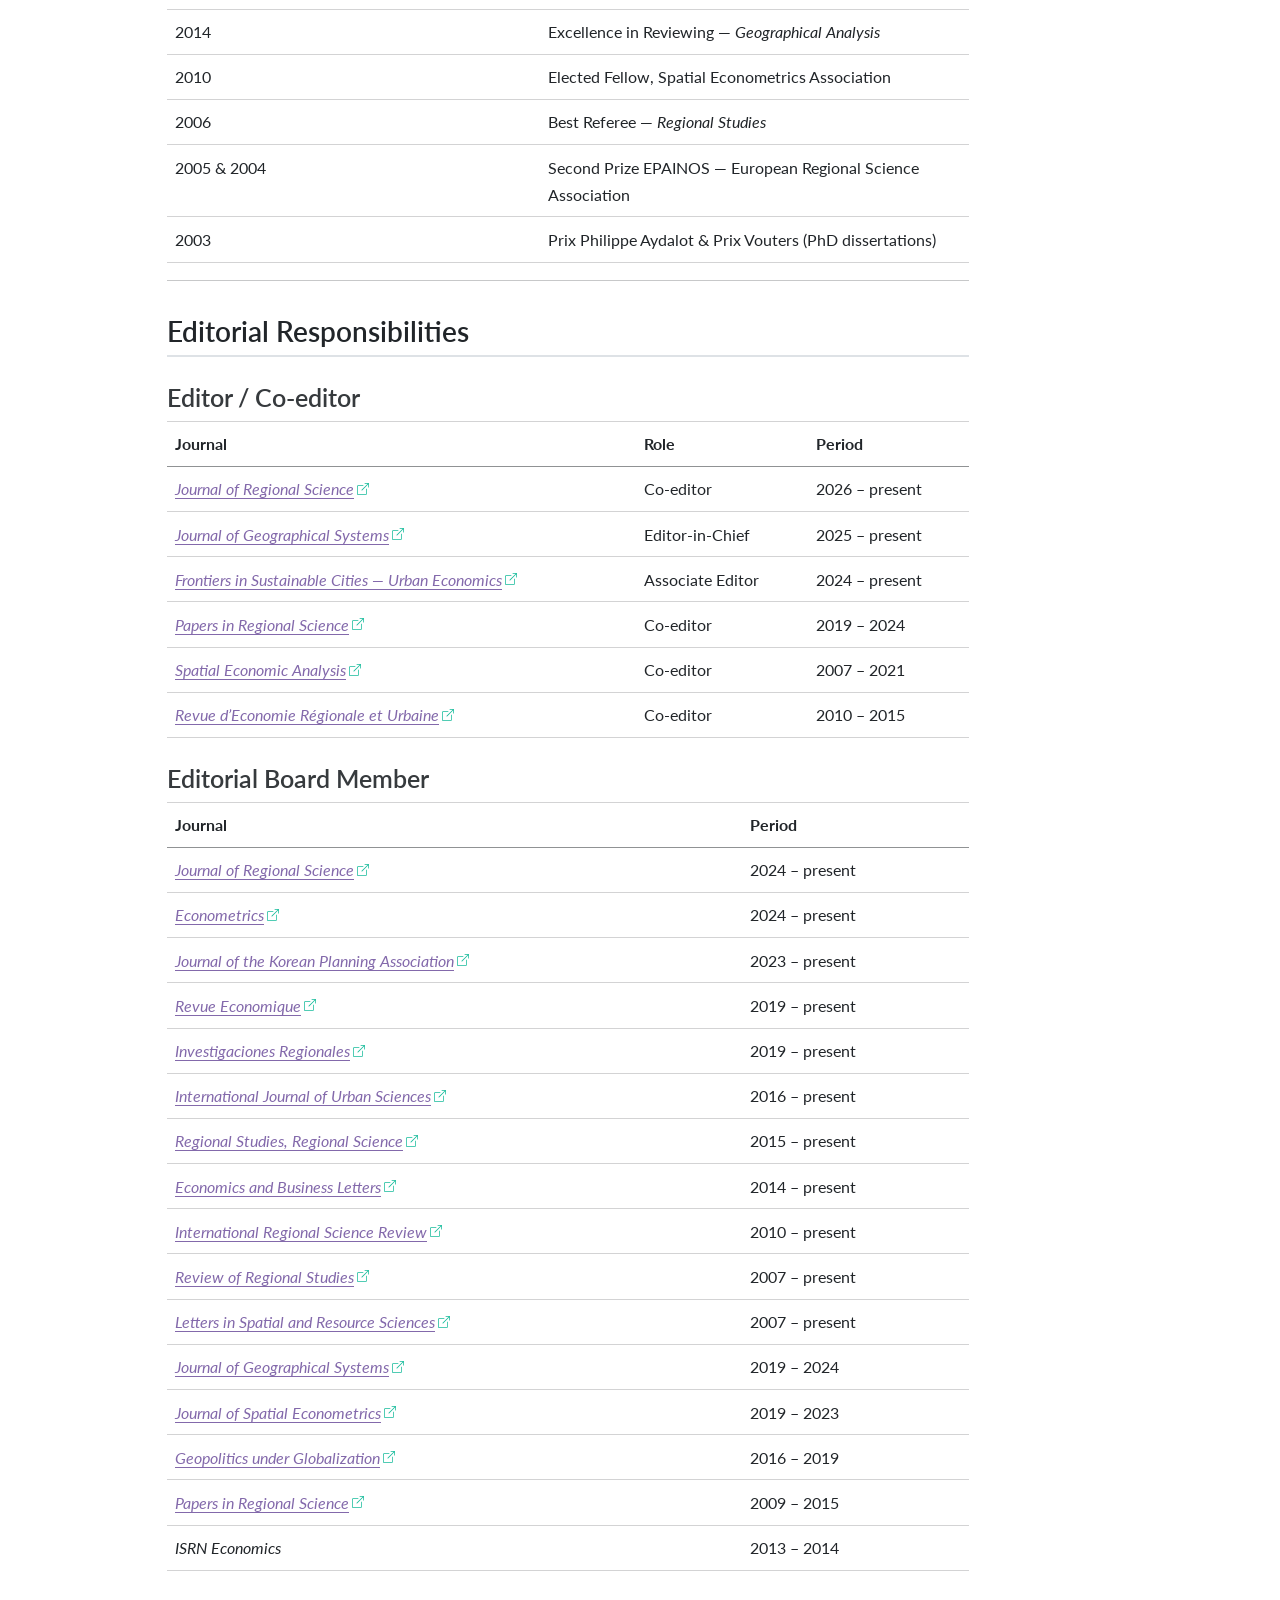
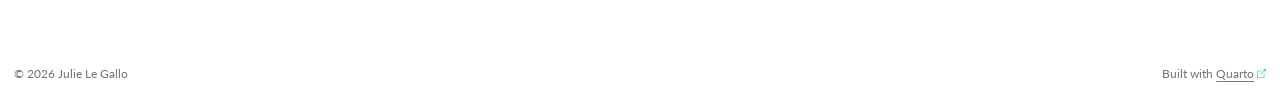
==== commit 0a0df870: "Update 11May2026" ====
--- a/docs/cv.html
+++ b/docs/cv.html
@@ -297,26 +297,30 @@
 </thead>
 <tbody>
 <tr class="odd">
+<td>2026</td>
+<td><strong>RSAI Fellow</strong> - Regional Science Association International</td>
+</tr>
+<tr class="even">
 <td>2025</td>
 <td><strong>Musgrave Prize</strong> — Best article, <em>National Tax Journal</em></td>
 </tr>
-<tr class="even">
+<tr class="odd">
 <td>2014</td>
 <td>Excellence in Reviewing — <em>Geographical Analysis</em></td>
 </tr>
-<tr class="odd">
+<tr class="even">
 <td>2010</td>
 <td>Elected Fellow, Spatial Econometrics Association</td>
 </tr>
-<tr class="even">
+<tr class="odd">
 <td>2006</td>
 <td>Best Referee — <em>Regional Studies</em></td>
 </tr>
-<tr class="odd">
+<tr class="even">
 <td>2005 &amp; 2004</td>
 <td>Second Prize EPAINOS — European Regional Science Association</td>
 </tr>
-<tr class="even">
+<tr class="odd">
 <td>2003</td>
 <td>Prix Philippe Aydalot &amp; Prix Vouters (PhD dissertations)</td>
 </tr>
--- a/docs/styles.css
+++ b/docs/styles.css
@@ -1,5 +1,12 @@
 /* Academic website — minimal overrides on Flatly theme */
 
+a {
+  color: #8369AB;
+}
+
+a:hover {
+  color: #5e4a7a;
+}
 
 body {
   font-size: 16px;
@@ -98,6 +105,20 @@
   opacity: 1;
 }
 
+/* TOC sidebar */
+#TOC .nav-link {
+  color: #8369AB;
+}
+
+#TOC .nav-link:hover {
+  color: #5e4a7a;
+}
+
+#TOC .nav-link.active {
+  color: #8369AB;
+  border-left-color: #8369AB;
+}
+
 /* Footer */
 .nav-footer {
   font-size: 0.85rem;
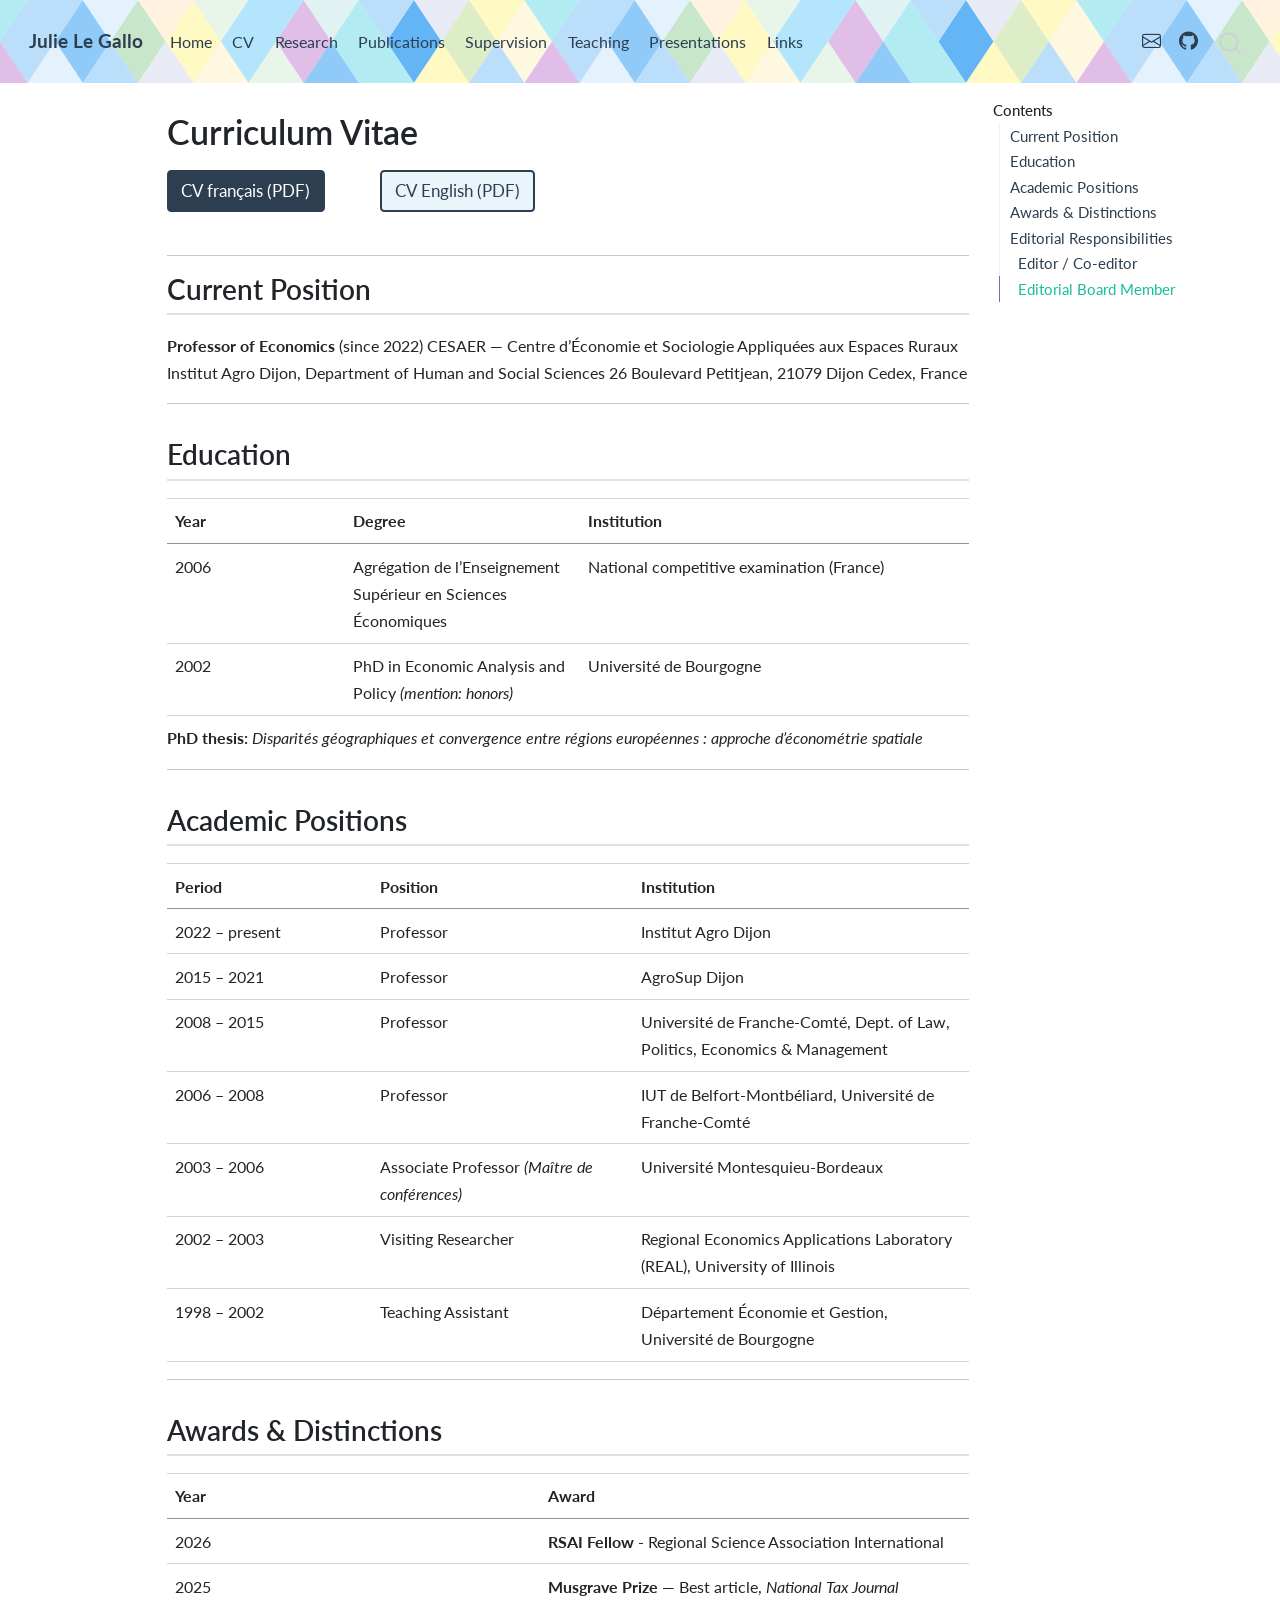
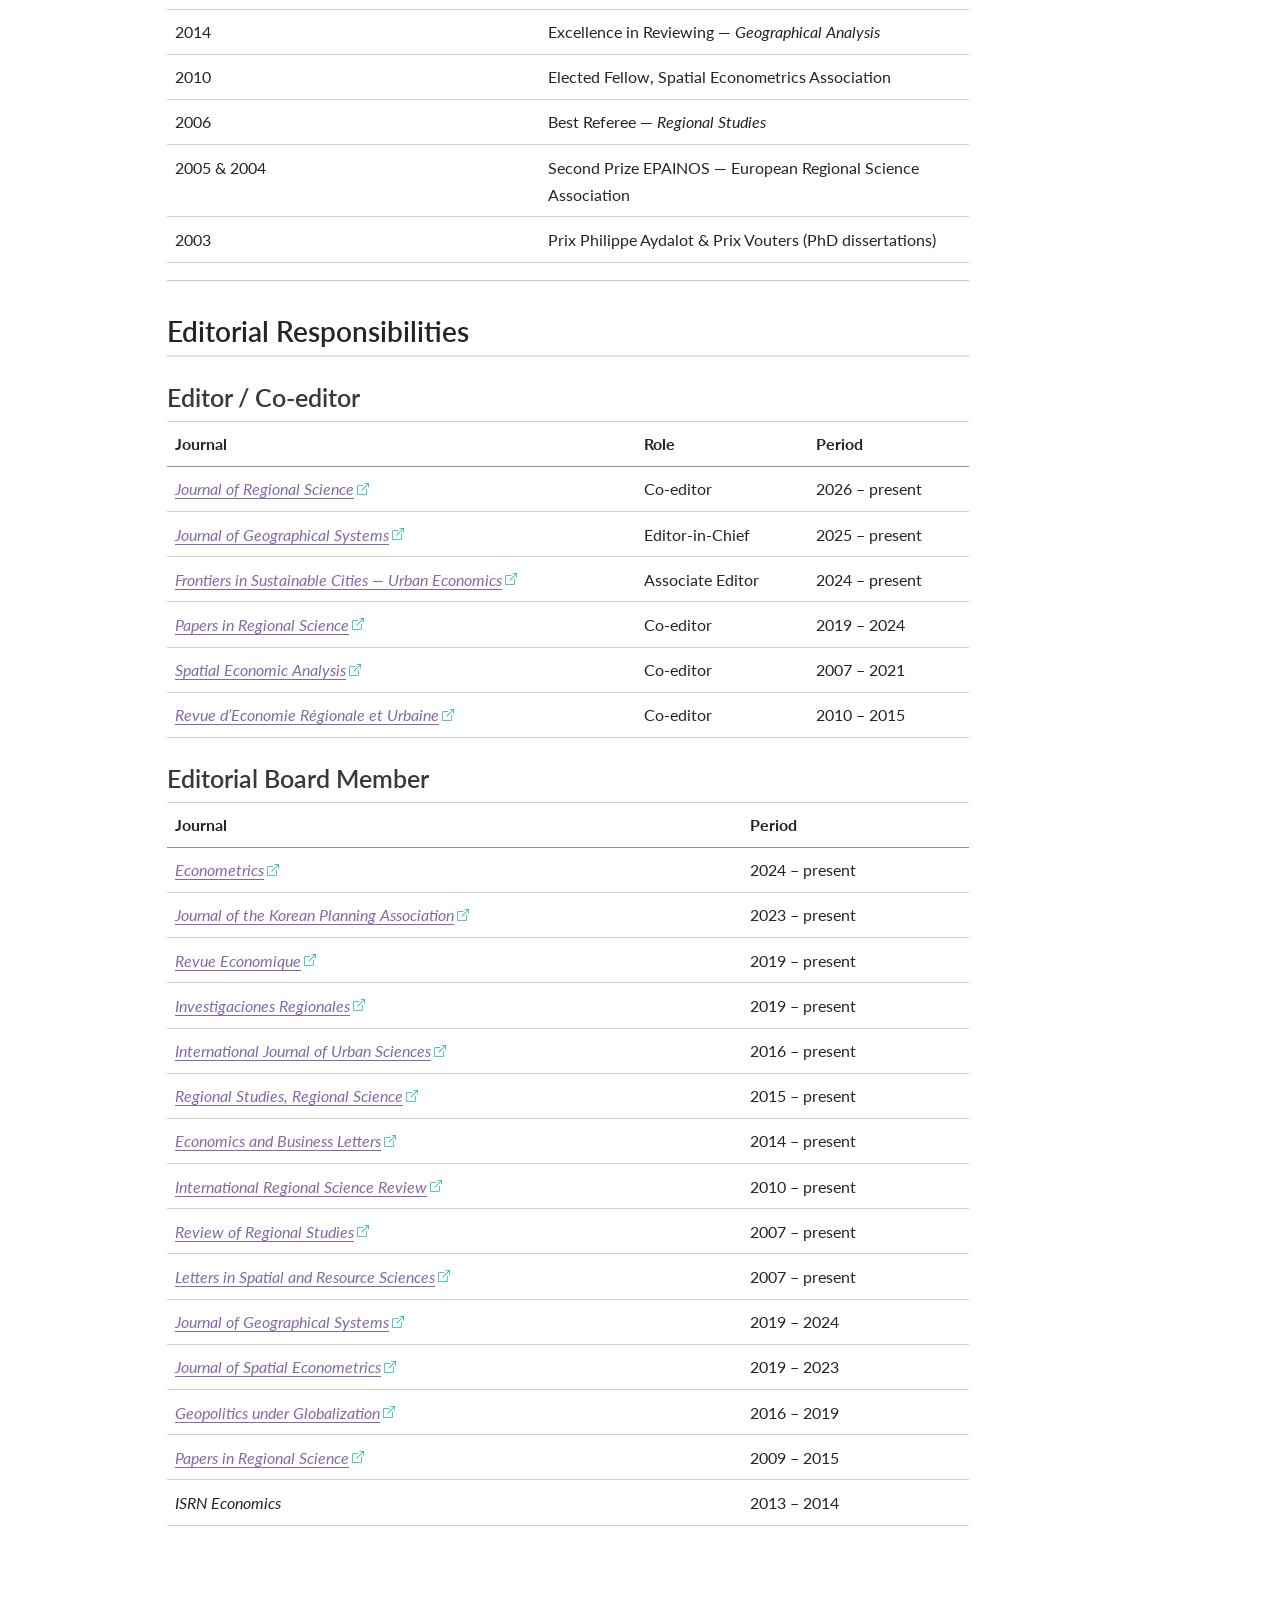
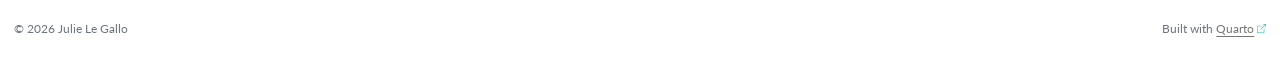
==== commit 7286bc82: "Update 25May2026" ====
--- a/docs/cv.html
+++ b/docs/cv.html
@@ -385,66 +385,62 @@
 </thead>
 <tbody>
 <tr class="odd">
-<td><a href="https://onlinelibrary.wiley.com/journal/14679787"><em>Journal of Regional Science</em></a></td>
-<td>2024 – present</td>
-</tr>
-<tr class="even">
 <td><a href="https://www.mdpi.com/journal/econometrics"><em>Econometrics</em></a></td>
 <td>2024 – present</td>
 </tr>
-<tr class="odd">
+<tr class="even">
 <td><a href="https://www.kpa1959.or.kr/"><em>Journal of the Korean Planning Association</em></a></td>
 <td>2023 – present</td>
 </tr>
-<tr class="even">
+<tr class="odd">
 <td><a href="https://reveco.hypotheses.org/a-propos"><em>Revue Economique</em></a></td>
 <td>2019 – present</td>
 </tr>
-<tr class="odd">
+<tr class="even">
 <td><a href="https://investigacionesregionales.org/"><em>Investigaciones Regionales</em></a></td>
 <td>2019 – present</td>
 </tr>
-<tr class="even">
+<tr class="odd">
 <td><a href="https://www.tandfonline.com/journals/rjus20"><em>International Journal of Urban Sciences</em></a></td>
 <td>2016 – present</td>
 </tr>
-<tr class="odd">
+<tr class="even">
 <td><a href="https://www.tandfonline.com/journals/rsrs20"><em>Regional Studies, Regional Science</em></a></td>
 <td>2015 – present</td>
 </tr>
-<tr class="even">
+<tr class="odd">
 <td><a href="https://reunido.uniovi.es/index.php/EBL"><em>Economics and Business Letters</em></a></td>
 <td>2014 – present</td>
 </tr>
-<tr class="odd">
+<tr class="even">
 <td><a href="https://journals.sagepub.com/home/irx"><em>International Regional Science Review</em></a></td>
 <td>2010 – present</td>
 </tr>
-<tr class="even">
+<tr class="odd">
 <td><a href="https://rrs.scholasticahq.com/"><em>Review of Regional Studies</em></a></td>
 <td>2007 – present</td>
 </tr>
-<tr class="odd">
+<tr class="even">
 <td><a href="https://link.springer.com/journal/12076"><em>Letters in Spatial and Resource Sciences</em></a></td>
 <td>2007 – present</td>
 </tr>
-<tr class="even">
+<tr class="odd">
 <td><a href="https://link.springer.com/journal/10109"><em>Journal of Geographical Systems</em></a></td>
 <td>2019 – 2024</td>
 </tr>
-<tr class="odd">
+<tr class="even">
 <td><a href="https://link.springer.com/journal/43071"><em>Journal of Spatial Econometrics</em></a></td>
 <td>2019 – 2023</td>
 </tr>
-<tr class="even">
+<tr class="odd">
 <td><a href="https://www.businessperspectives.org/index.php/journals/geopolitics-under-globalization-2"><em>Geopolitics under Globalization</em></a></td>
 <td>2016 – 2019</td>
 </tr>
-<tr class="odd">
+<tr class="even">
 <td><a href="https://rsaiconnect.onlinelibrary.wiley.com/journal/14355957"><em>Papers in Regional Science</em></a></td>
 <td>2009 – 2015</td>
 </tr>
-<tr class="even">
+<tr class="odd">
 <td><em>ISRN Economics</em></td>
 <td>2013 – 2014</td>
 </tr>
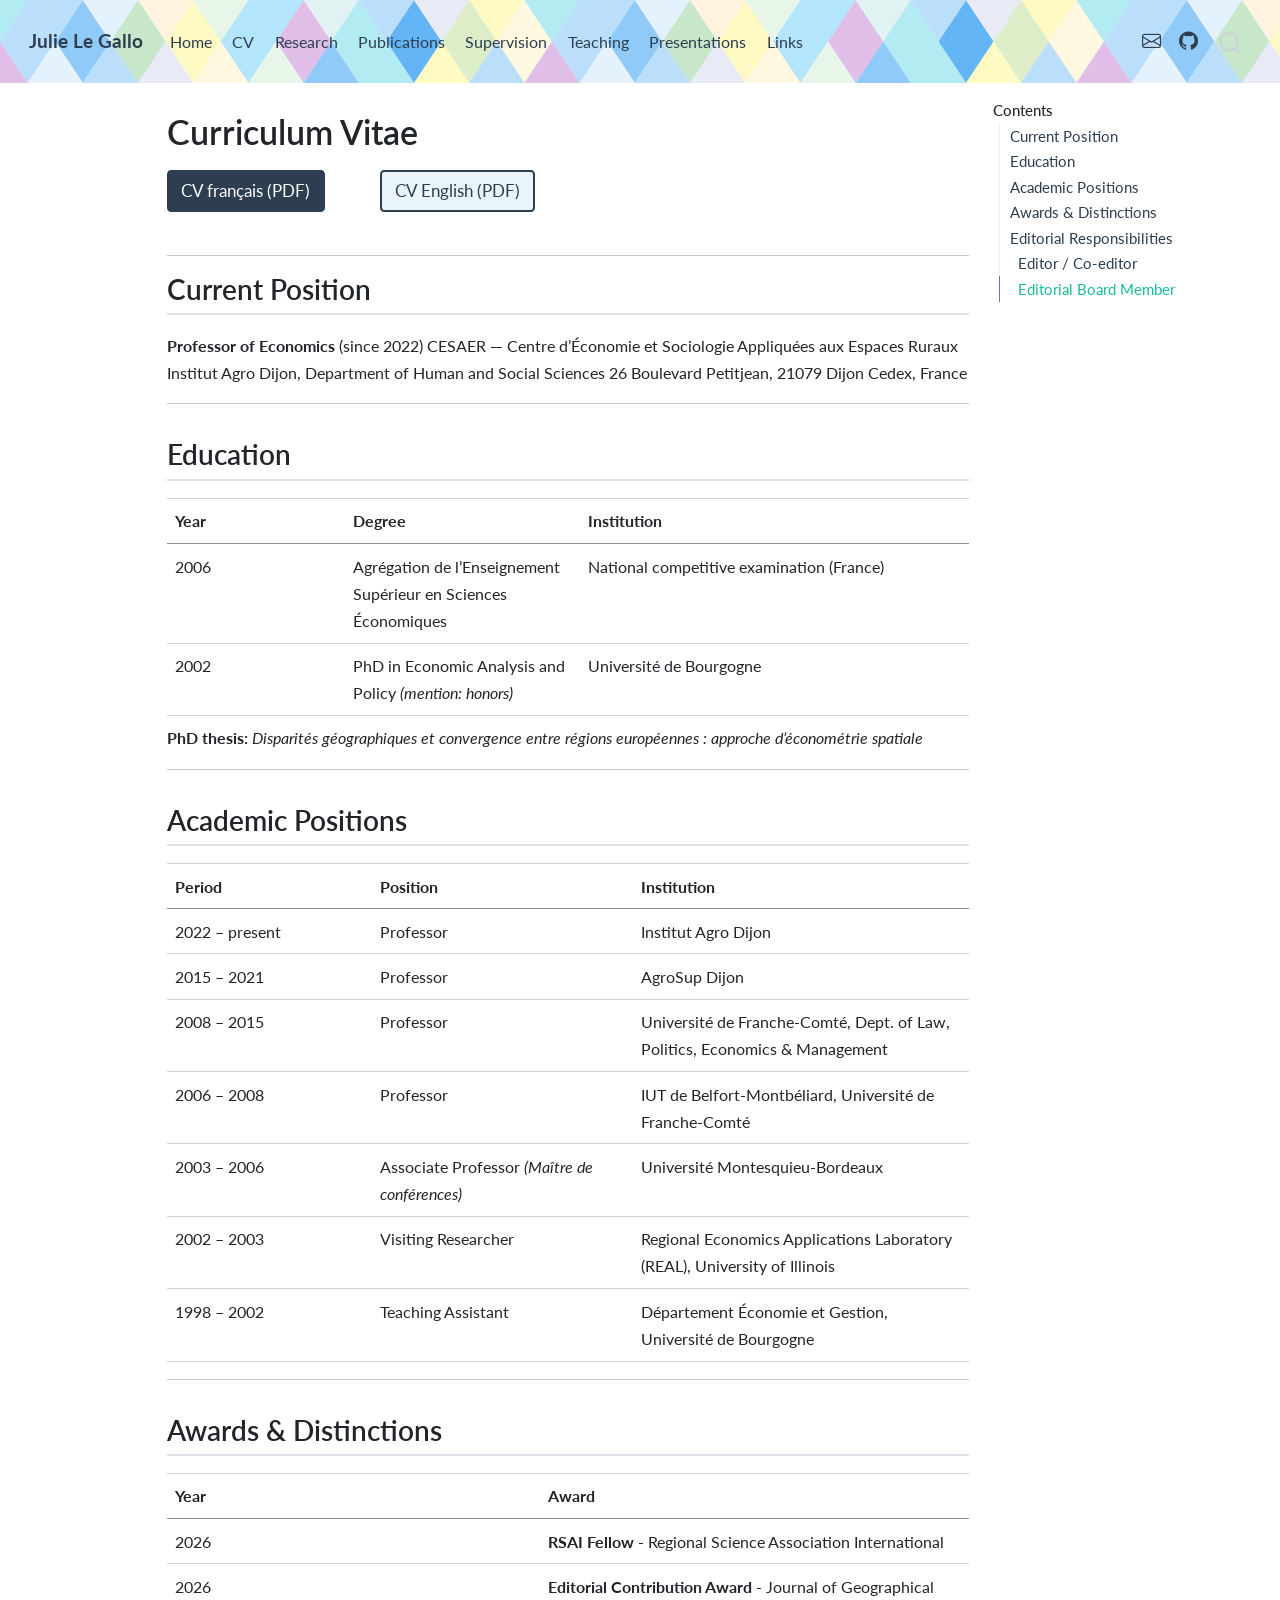
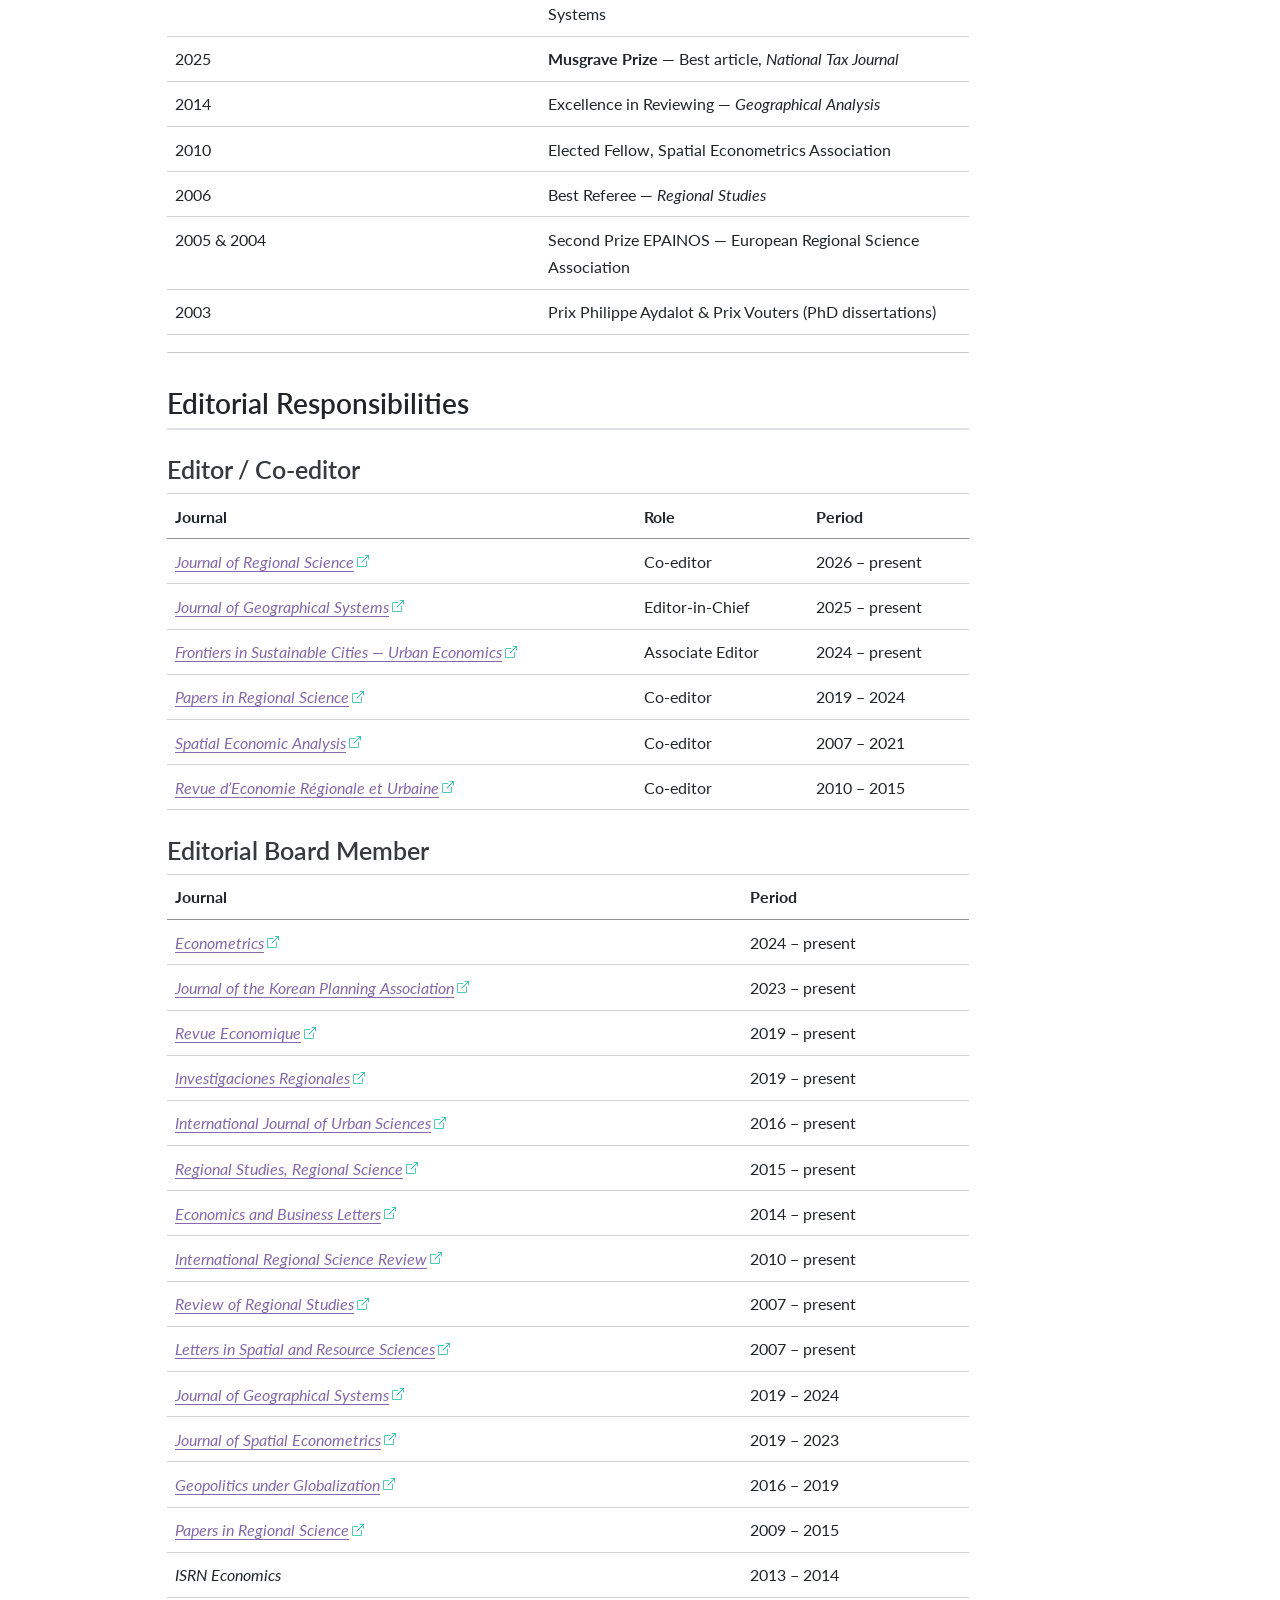
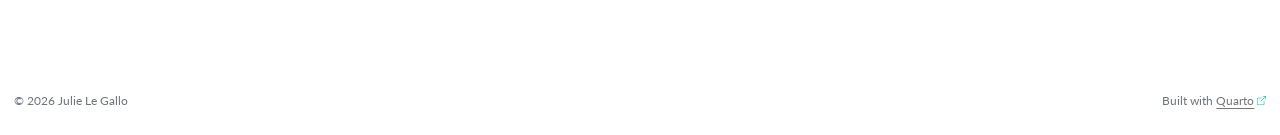
==== commit bcf162dc: "Update 26May2026" ====
--- a/docs/cv.html
+++ b/docs/cv.html
@@ -301,26 +301,30 @@
 <td><strong>RSAI Fellow</strong> - Regional Science Association International</td>
 </tr>
 <tr class="even">
+<td>2026</td>
+<td><strong>Editorial Contribution Award</strong> - Journal of Geographical Systems</td>
+</tr>
+<tr class="odd">
 <td>2025</td>
 <td><strong>Musgrave Prize</strong> — Best article, <em>National Tax Journal</em></td>
 </tr>
-<tr class="odd">
+<tr class="even">
 <td>2014</td>
 <td>Excellence in Reviewing — <em>Geographical Analysis</em></td>
 </tr>
-<tr class="even">
+<tr class="odd">
 <td>2010</td>
 <td>Elected Fellow, Spatial Econometrics Association</td>
 </tr>
-<tr class="odd">
+<tr class="even">
 <td>2006</td>
 <td>Best Referee — <em>Regional Studies</em></td>
 </tr>
-<tr class="even">
+<tr class="odd">
 <td>2005 &amp; 2004</td>
 <td>Second Prize EPAINOS — European Regional Science Association</td>
 </tr>
-<tr class="odd">
+<tr class="even">
 <td>2003</td>
 <td>Prix Philippe Aydalot &amp; Prix Vouters (PhD dissertations)</td>
 </tr>
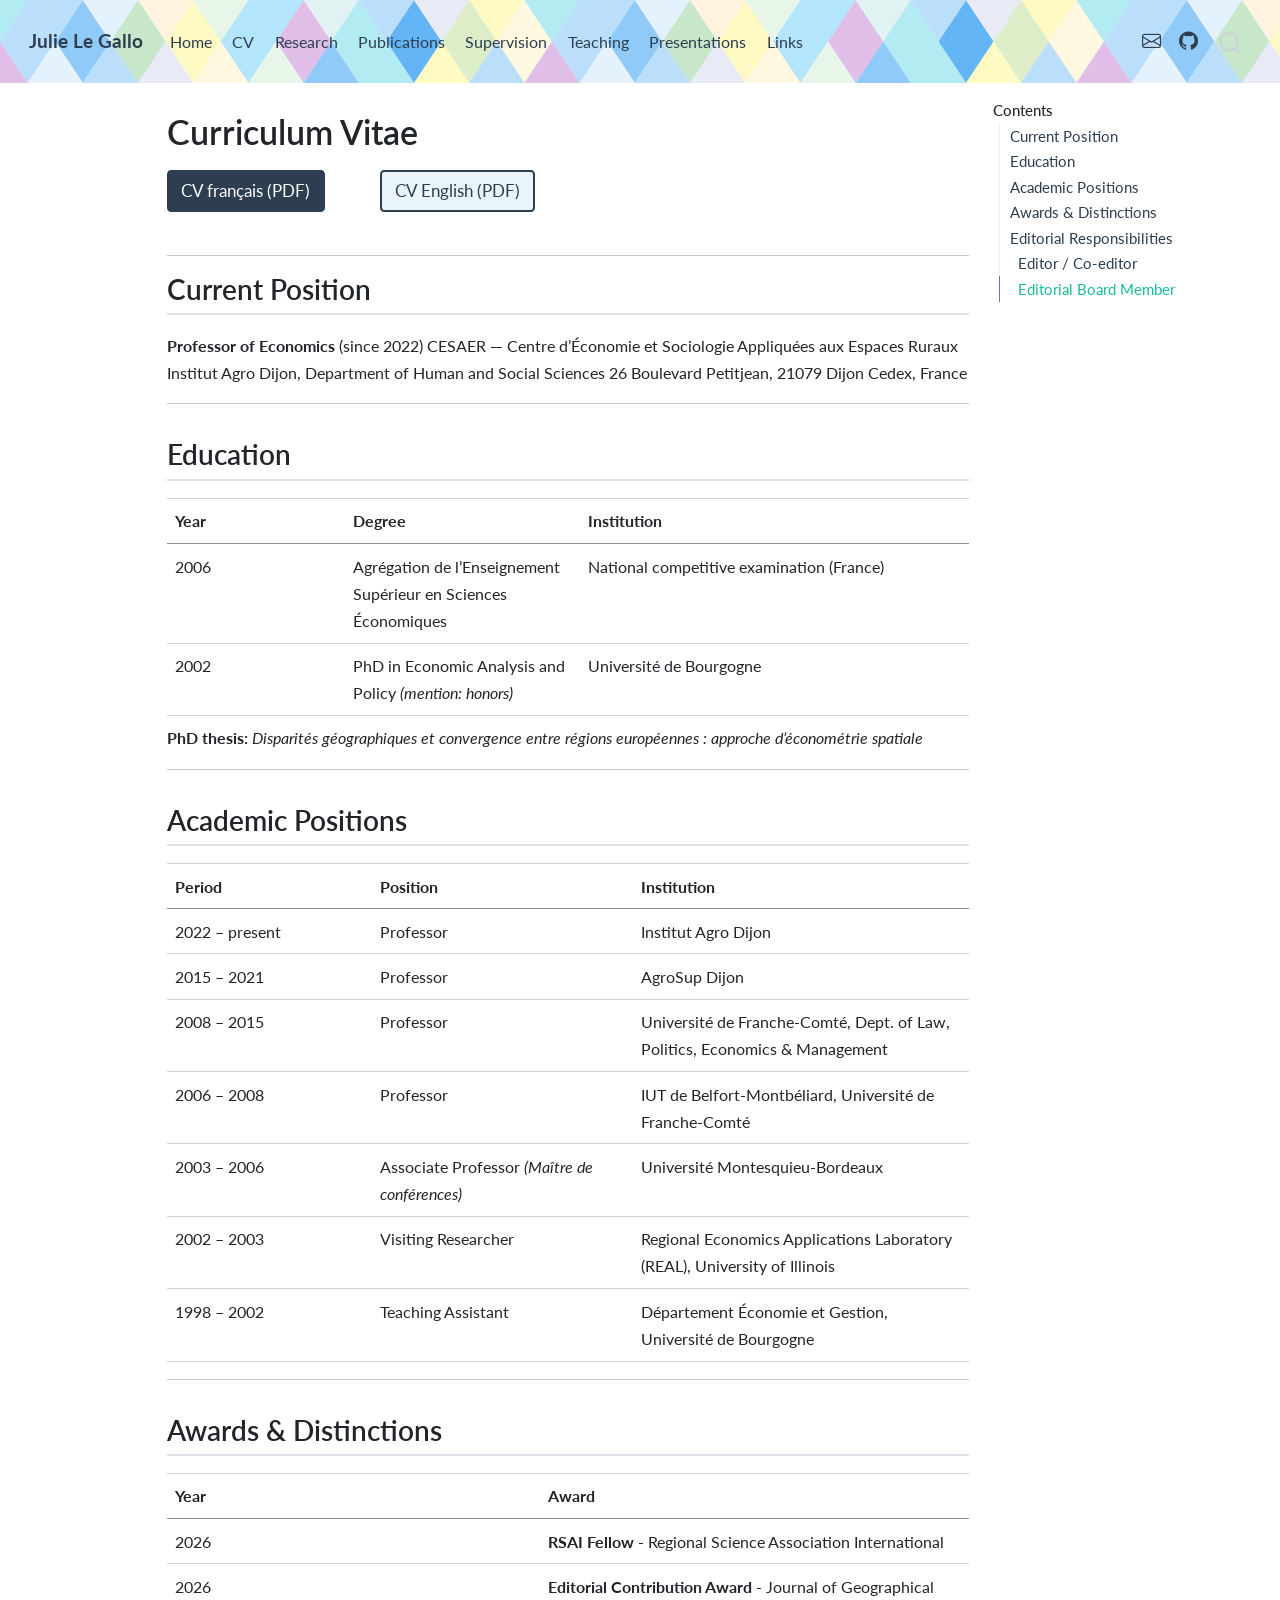
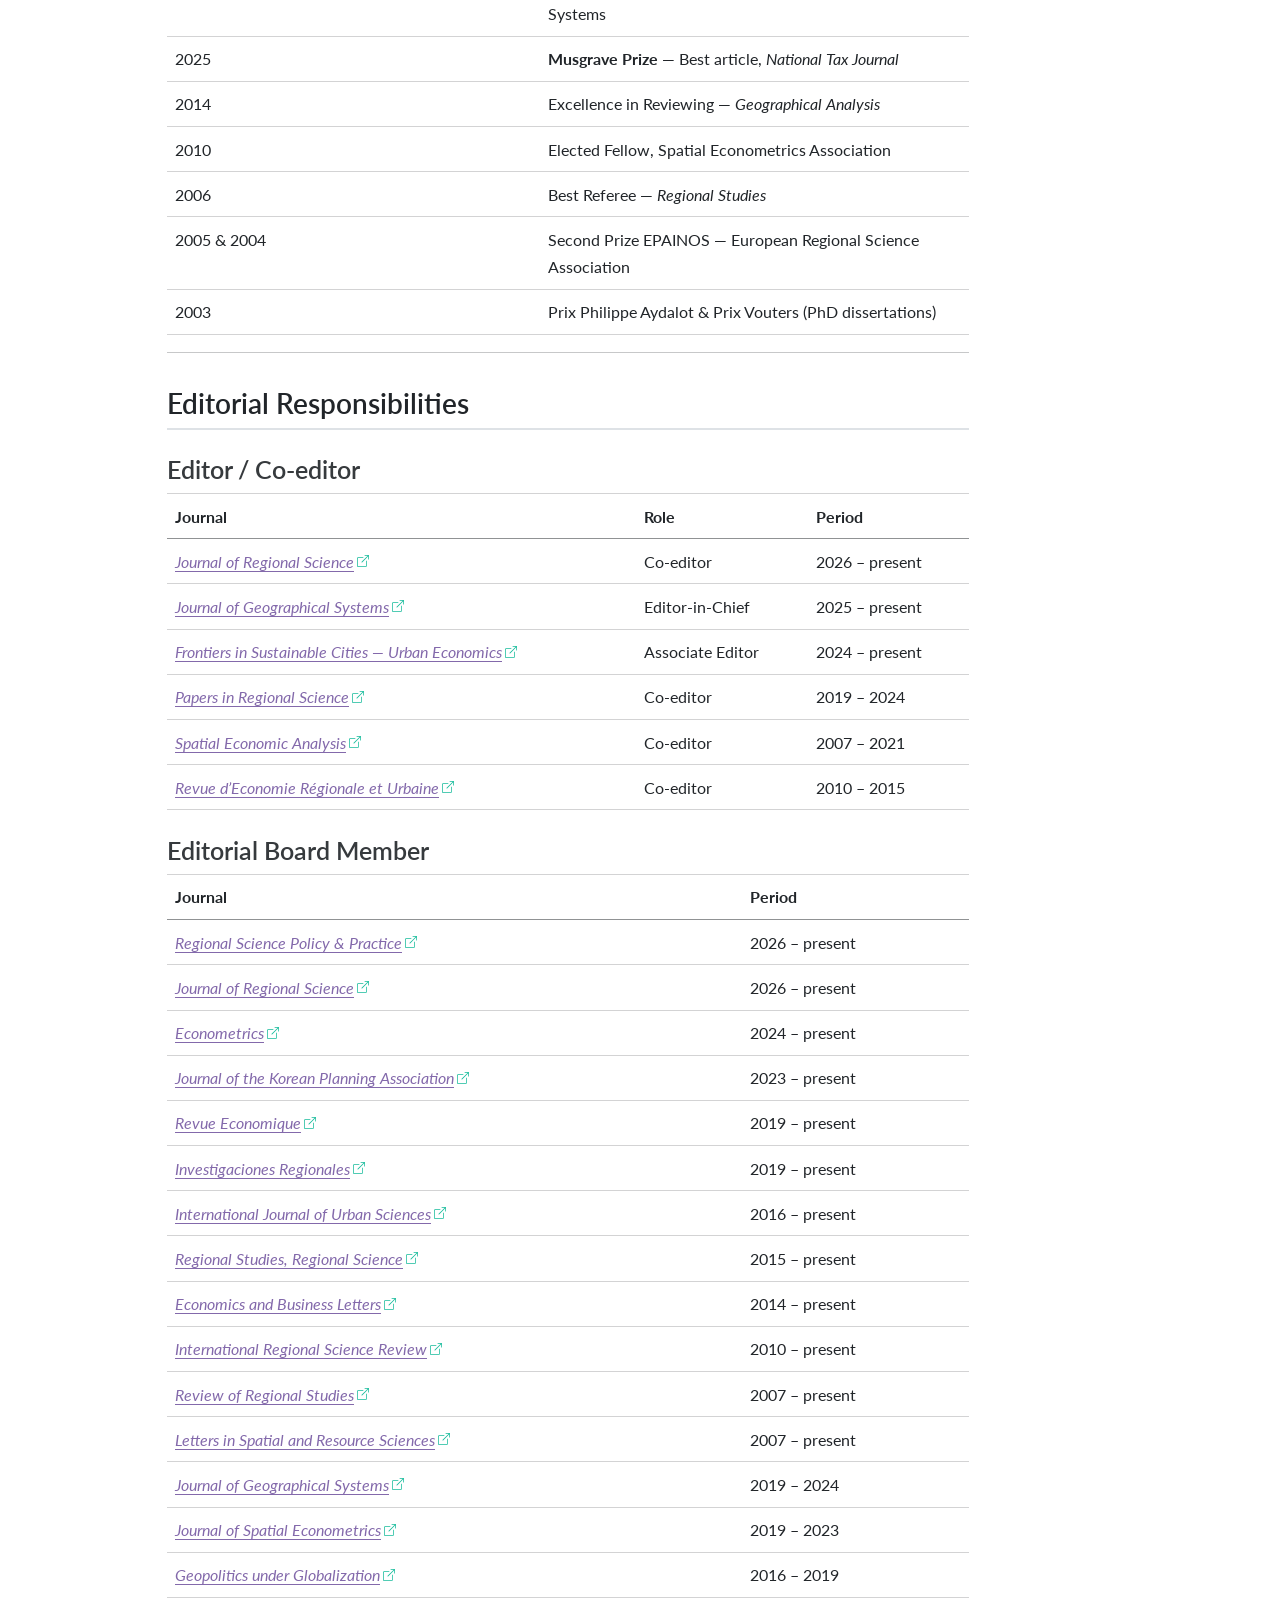
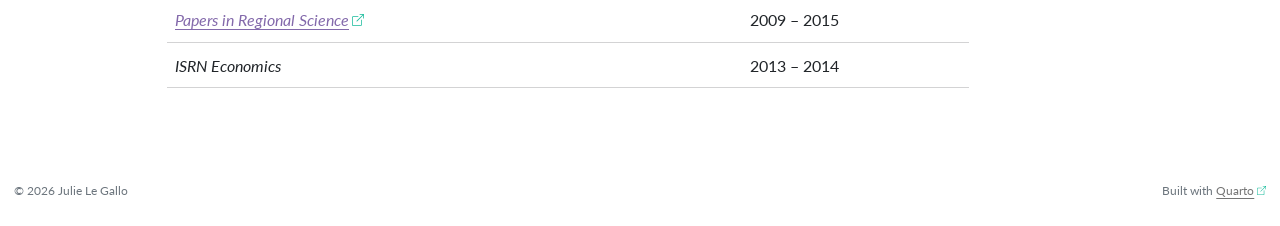
==== commit decb3f34: "Update9oct2026" ====
--- a/docs/cv.html
+++ b/docs/cv.html
@@ -388,6 +388,14 @@
 </tr>
 </thead>
 <tbody>
+<tr class="odd">
+<td><a href="https://www.sciencedirect.com/journal/regional-science-policy-and-practice"><em>Regional Science Policy &amp; Practice</em></a></td>
+<td>2026 – present</td>
+</tr>
+<tr class="even">
+<td><a href="ttps://onlinelibrary.wiley.com/journal/1467978"><em>Journal of Regional Science</em></a></td>
+<td>2026 – present</td>
+</tr>
 <tr class="odd">
 <td><a href="https://www.mdpi.com/journal/econometrics"><em>Econometrics</em></a></td>
 <td>2024 – present</td>
--- a/docs/styles.css
+++ b/docs/styles.css
@@ -42,14 +42,57 @@
   padding-bottom: 0.4rem;
 }
 
+/* Home page illustration */
+.about-column {
+  max-width: 620px;
+}
+
+.about-illustration {
+  width: 100%;
+  margin: 1.5rem 0 0;
+  box-sizing: border-box;
+  overflow: hidden;
+  border: 1px solid rgba(44, 62, 80, 0.12);
+  border-radius: 8px;
+  background: #f7f3ea;
+  box-shadow: 0 2px 10px rgba(44, 62, 80, 0.09);
+}
+
+.about-illustration p {
+  margin: 0;
+}
+
+.about-illustration-image {
+  display: block;
+  width: 100%;
+  height: 170px;
+  object-fit: cover;
+  object-position: 58% center;
+}
+
 /* Home page columns */
 .columns {
+  margin-top: 2rem;
+}
+
+.profile-column {
   margin-top: 2rem;
 }
 
 img.rounded {
   border-radius: 8px;
   box-shadow: 0 2px 8px rgba(0,0,0,0.12);
+}
+
+@media (max-width: 768px) {
+  .about-illustration {
+    margin-top: 1.25rem;
+  }
+
+  .about-illustration-image {
+    height: 150px;
+    object-position: 62% center;
+  }
 }
 
 /* Publication list — tighter spacing */
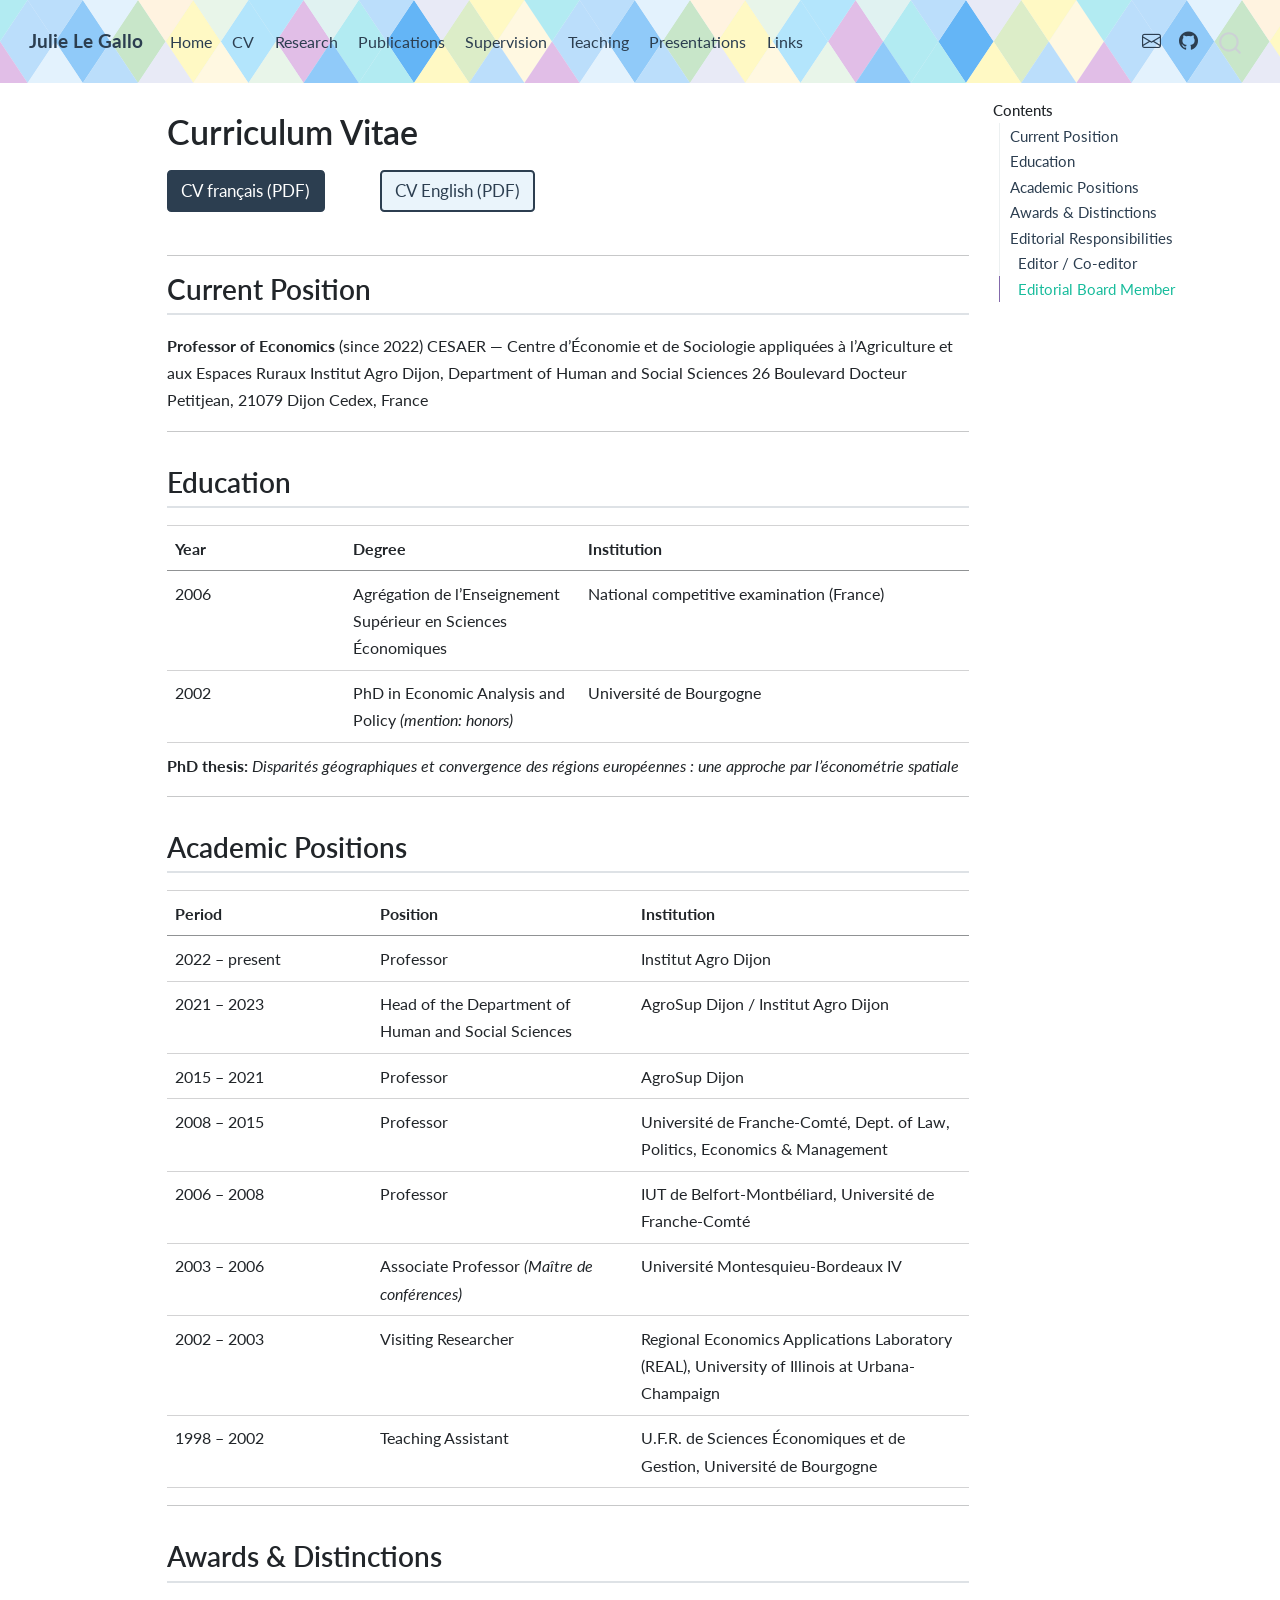
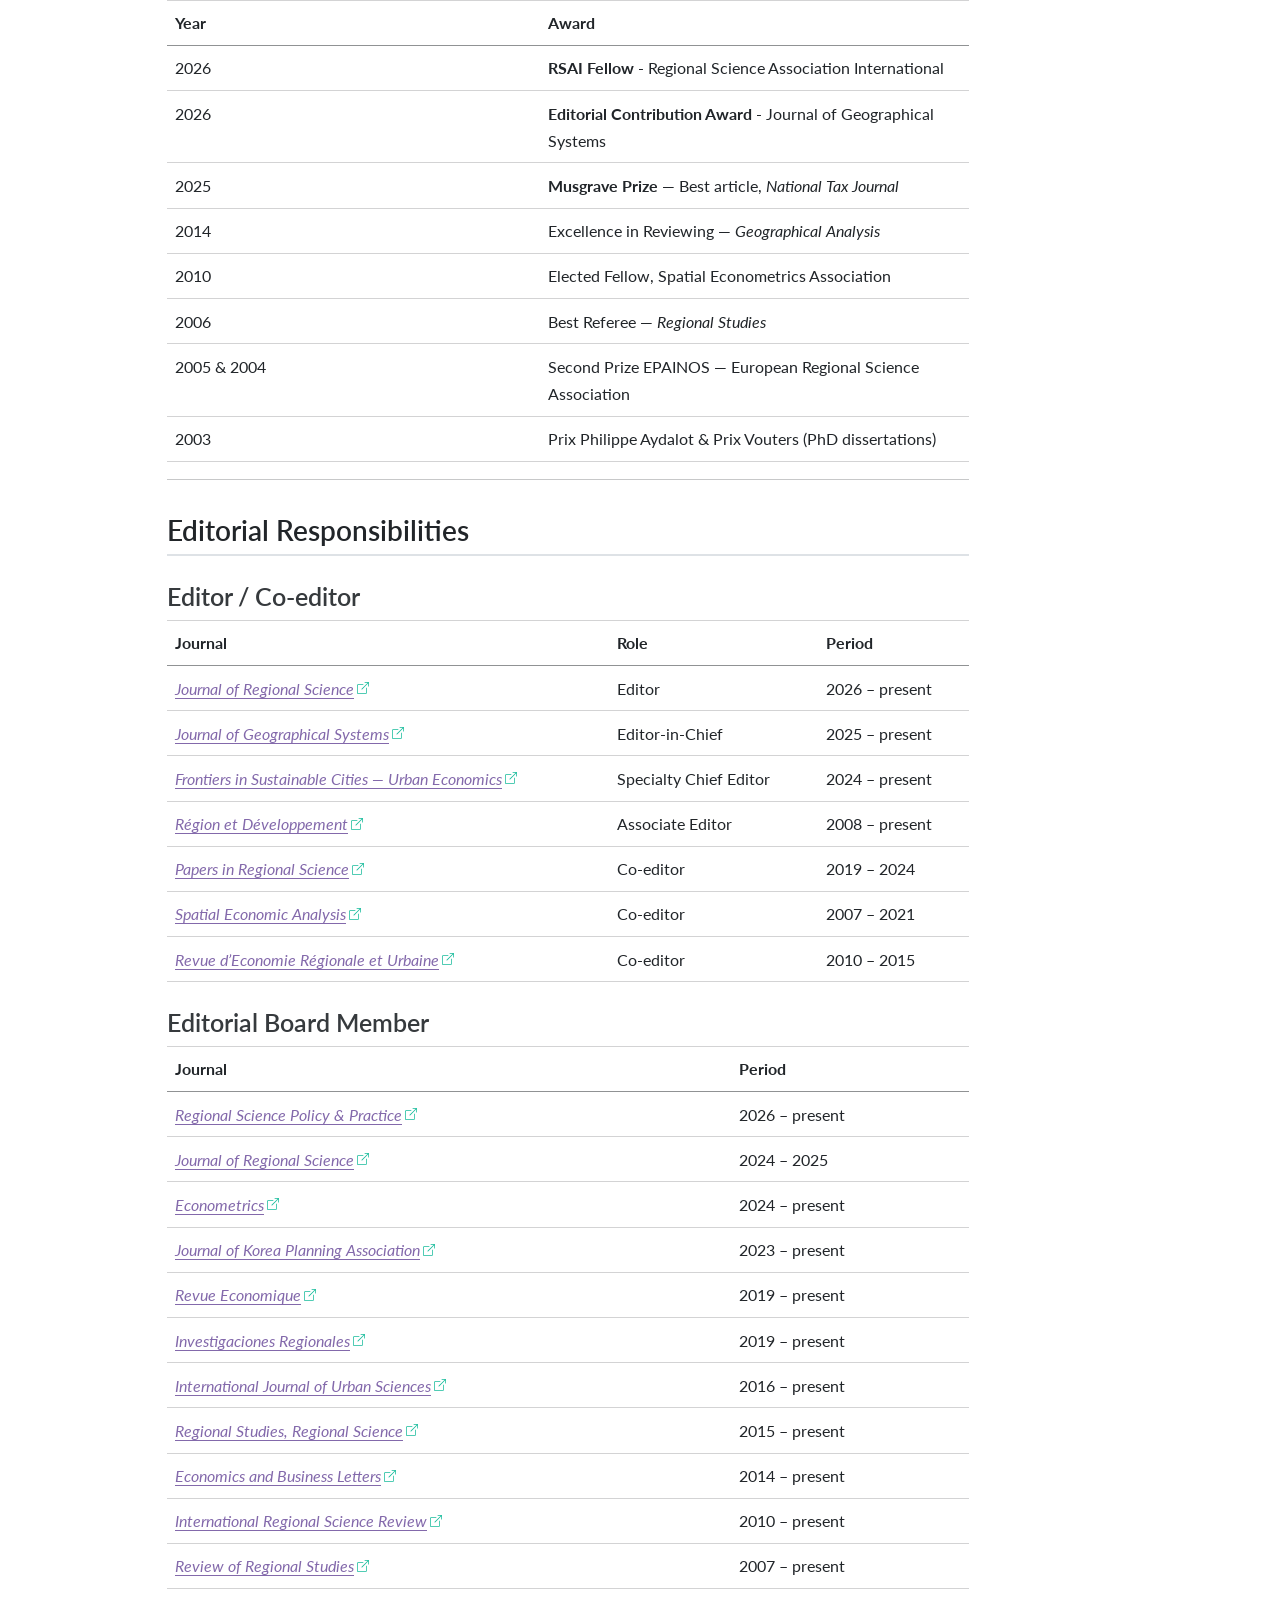
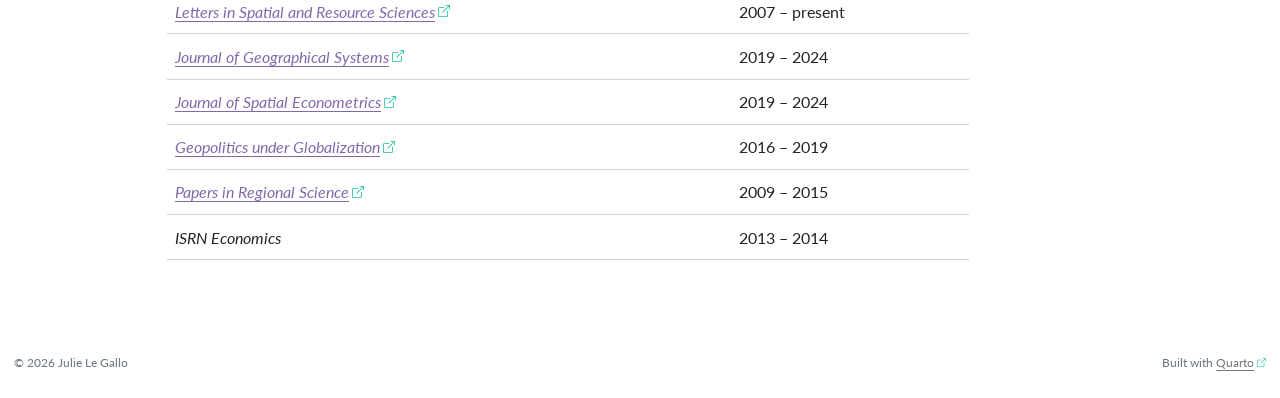
==== commit d5b36c54: "Update18oct2026 Verification of publications against Crossref and publishers (titles, authors, autho" ====
--- a/docs/cv.html
+++ b/docs/cv.html
@@ -193,7 +193,7 @@
 <hr>
 <section id="current-position" class="level2">
 <h2 class="anchored" data-anchor-id="current-position">Current Position</h2>
-<p><strong>Professor of Economics</strong> (since 2022) CESAER — Centre d’Économie et Sociologie Appliquées aux Espaces Ruraux Institut Agro Dijon, Department of Human and Social Sciences 26 Boulevard Petitjean, 21079 Dijon Cedex, France</p>
+<p><strong>Professor of Economics</strong> (since 2022) CESAER — Centre d’Économie et de Sociologie appliquées à l’Agriculture et aux Espaces Ruraux Institut Agro Dijon, Department of Human and Social Sciences 26 Boulevard Docteur Petitjean, 21079 Dijon Cedex, France</p>
 <hr>
 </section>
 <section id="education" class="level2">
@@ -224,7 +224,7 @@
 </tr>
 </tbody>
 </table>
-<p><strong>PhD thesis:</strong> <em>Disparités géographiques et convergence entre régions européennes : approche d’économétrie spatiale</em></p>
+<p><strong>PhD thesis:</strong> <em>Disparités géographiques et convergence des régions européennes : une approche par l’économétrie spatiale</em></p>
 <hr>
 </section>
 <section id="academic-positions" class="level2">
@@ -249,34 +249,39 @@
 <td>Institut Agro Dijon</td>
 </tr>
 <tr class="even">
+<td>2021 – 2023</td>
+<td>Head of the Department of Human and Social Sciences</td>
+<td>AgroSup Dijon / Institut Agro Dijon</td>
+</tr>
+<tr class="odd">
 <td>2015 – 2021</td>
 <td>Professor</td>
 <td>AgroSup Dijon</td>
 </tr>
-<tr class="odd">
+<tr class="even">
 <td>2008 – 2015</td>
 <td>Professor</td>
 <td>Université de Franche-Comté, Dept. of Law, Politics, Economics &amp; Management</td>
 </tr>
-<tr class="even">
+<tr class="odd">
 <td>2006 – 2008</td>
 <td>Professor</td>
 <td>IUT de Belfort-Montbéliard, Université de Franche-Comté</td>
 </tr>
-<tr class="odd">
+<tr class="even">
 <td>2003 – 2006</td>
 <td>Associate Professor <em>(Maître de conférences)</em></td>
-<td>Université Montesquieu-Bordeaux</td>
-</tr>
-<tr class="even">
+<td>Université Montesquieu-Bordeaux IV</td>
+</tr>
+<tr class="odd">
 <td>2002 – 2003</td>
 <td>Visiting Researcher</td>
-<td>Regional Economics Applications Laboratory (REAL), University of Illinois</td>
-</tr>
-<tr class="odd">
+<td>Regional Economics Applications Laboratory (REAL), University of Illinois at Urbana-Champaign</td>
+</tr>
+<tr class="even">
 <td>1998 – 2002</td>
 <td>Teaching Assistant</td>
-<td>Département Économie et Gestion, Université de Bourgogne</td>
+<td>U.F.R. de Sciences Économiques et de Gestion, Université de Bourgogne</td>
 </tr>
 </tbody>
 </table>
@@ -347,7 +352,7 @@
 <tbody>
 <tr class="odd">
 <td><a href="https://onlinelibrary.wiley.com/journal/14679787"><em>Journal of Regional Science</em></a></td>
-<td>Co-editor</td>
+<td>Editor</td>
 <td>2026 – present</td>
 </tr>
 <tr class="even">
@@ -357,21 +362,26 @@
 </tr>
 <tr class="odd">
 <td><a href="https://www.frontiersin.org/journals/sustainable-cities/sections/urban-economics"><em>Frontiers in Sustainable Cities — Urban Economics</em></a></td>
+<td>Specialty Chief Editor</td>
+<td>2024 – present</td>
+</tr>
+<tr class="even">
+<td><a href="https://regionetdeveloppement.univ-tln.fr/"><em>Région et Développement</em></a></td>
 <td>Associate Editor</td>
-<td>2024 – present</td>
-</tr>
-<tr class="even">
+<td>2008 – present</td>
+</tr>
+<tr class="odd">
 <td><a href="https://rsaiconnect.onlinelibrary.wiley.com/journal/14355957"><em>Papers in Regional Science</em></a></td>
 <td>Co-editor</td>
 <td>2019 – 2024</td>
 </tr>
-<tr class="odd">
+<tr class="even">
 <td><a href="https://www.tandfonline.com/loi/rsea20"><em>Spatial Economic Analysis</em></a></td>
 <td>Co-editor</td>
 <td>2007 – 2021</td>
 </tr>
-<tr class="even">
-<td><a href="http://www.reru.fr/"><em>Revue d’Economie Régionale et Urbaine</em></a></td>
+<tr class="odd">
+<td><a href="https://www.reru.fr/"><em>Revue d’Economie Régionale et Urbaine</em></a></td>
 <td>Co-editor</td>
 <td>2010 – 2015</td>
 </tr>
@@ -393,15 +403,15 @@
 <td>2026 – present</td>
 </tr>
 <tr class="even">
-<td><a href="ttps://onlinelibrary.wiley.com/journal/1467978"><em>Journal of Regional Science</em></a></td>
-<td>2026 – present</td>
+<td><a href="https://onlinelibrary.wiley.com/journal/14679787"><em>Journal of Regional Science</em></a></td>
+<td>2024 – 2025</td>
 </tr>
 <tr class="odd">
 <td><a href="https://www.mdpi.com/journal/econometrics"><em>Econometrics</em></a></td>
 <td>2024 – present</td>
 </tr>
 <tr class="even">
-<td><a href="https://www.kpa1959.or.kr/"><em>Journal of the Korean Planning Association</em></a></td>
+<td><a href="https://www.kpa1959.or.kr/"><em>Journal of Korea Planning Association</em></a></td>
 <td>2023 – present</td>
 </tr>
 <tr class="odd">
@@ -442,7 +452,7 @@
 </tr>
 <tr class="even">
 <td><a href="https://link.springer.com/journal/43071"><em>Journal of Spatial Econometrics</em></a></td>
-<td>2019 – 2023</td>
+<td>2019 – 2024</td>
 </tr>
 <tr class="odd">
 <td><a href="https://www.businessperspectives.org/index.php/journals/geopolitics-under-globalization-2"><em>Geopolitics under Globalization</em></a></td>
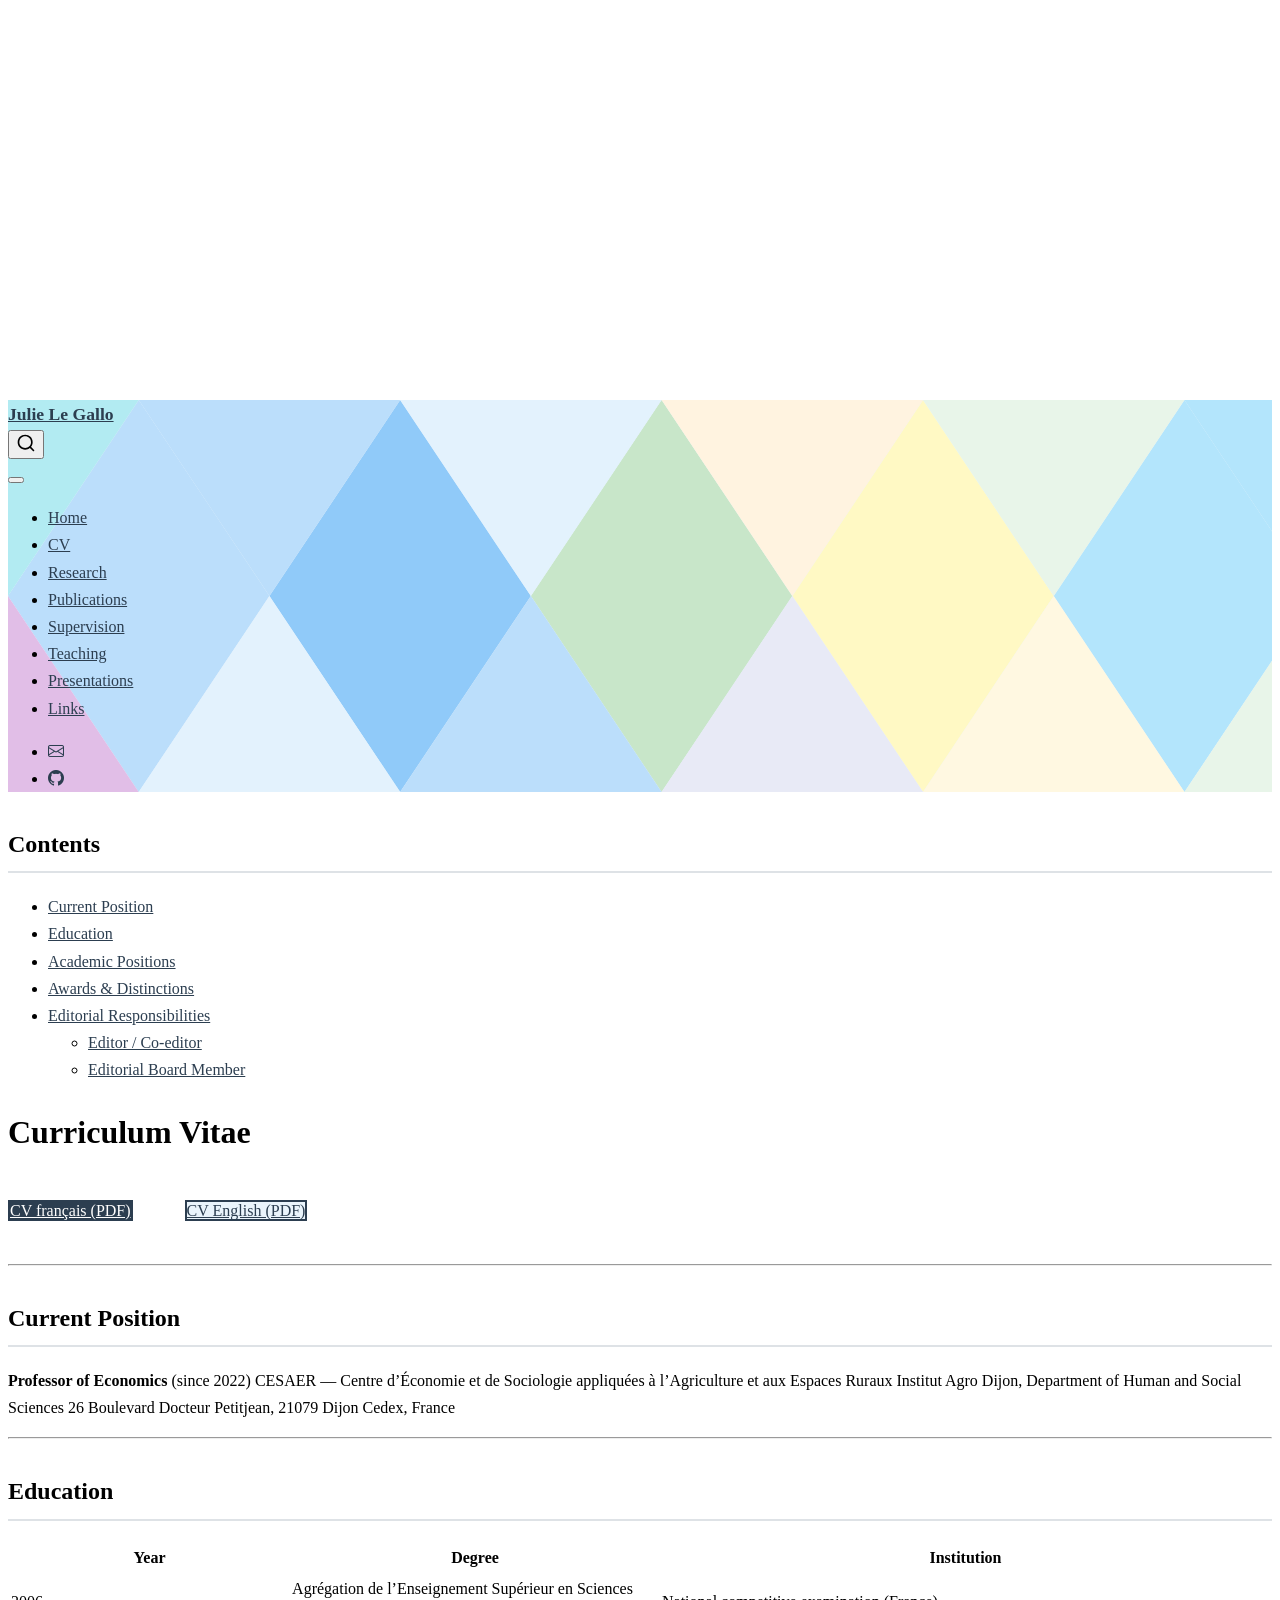
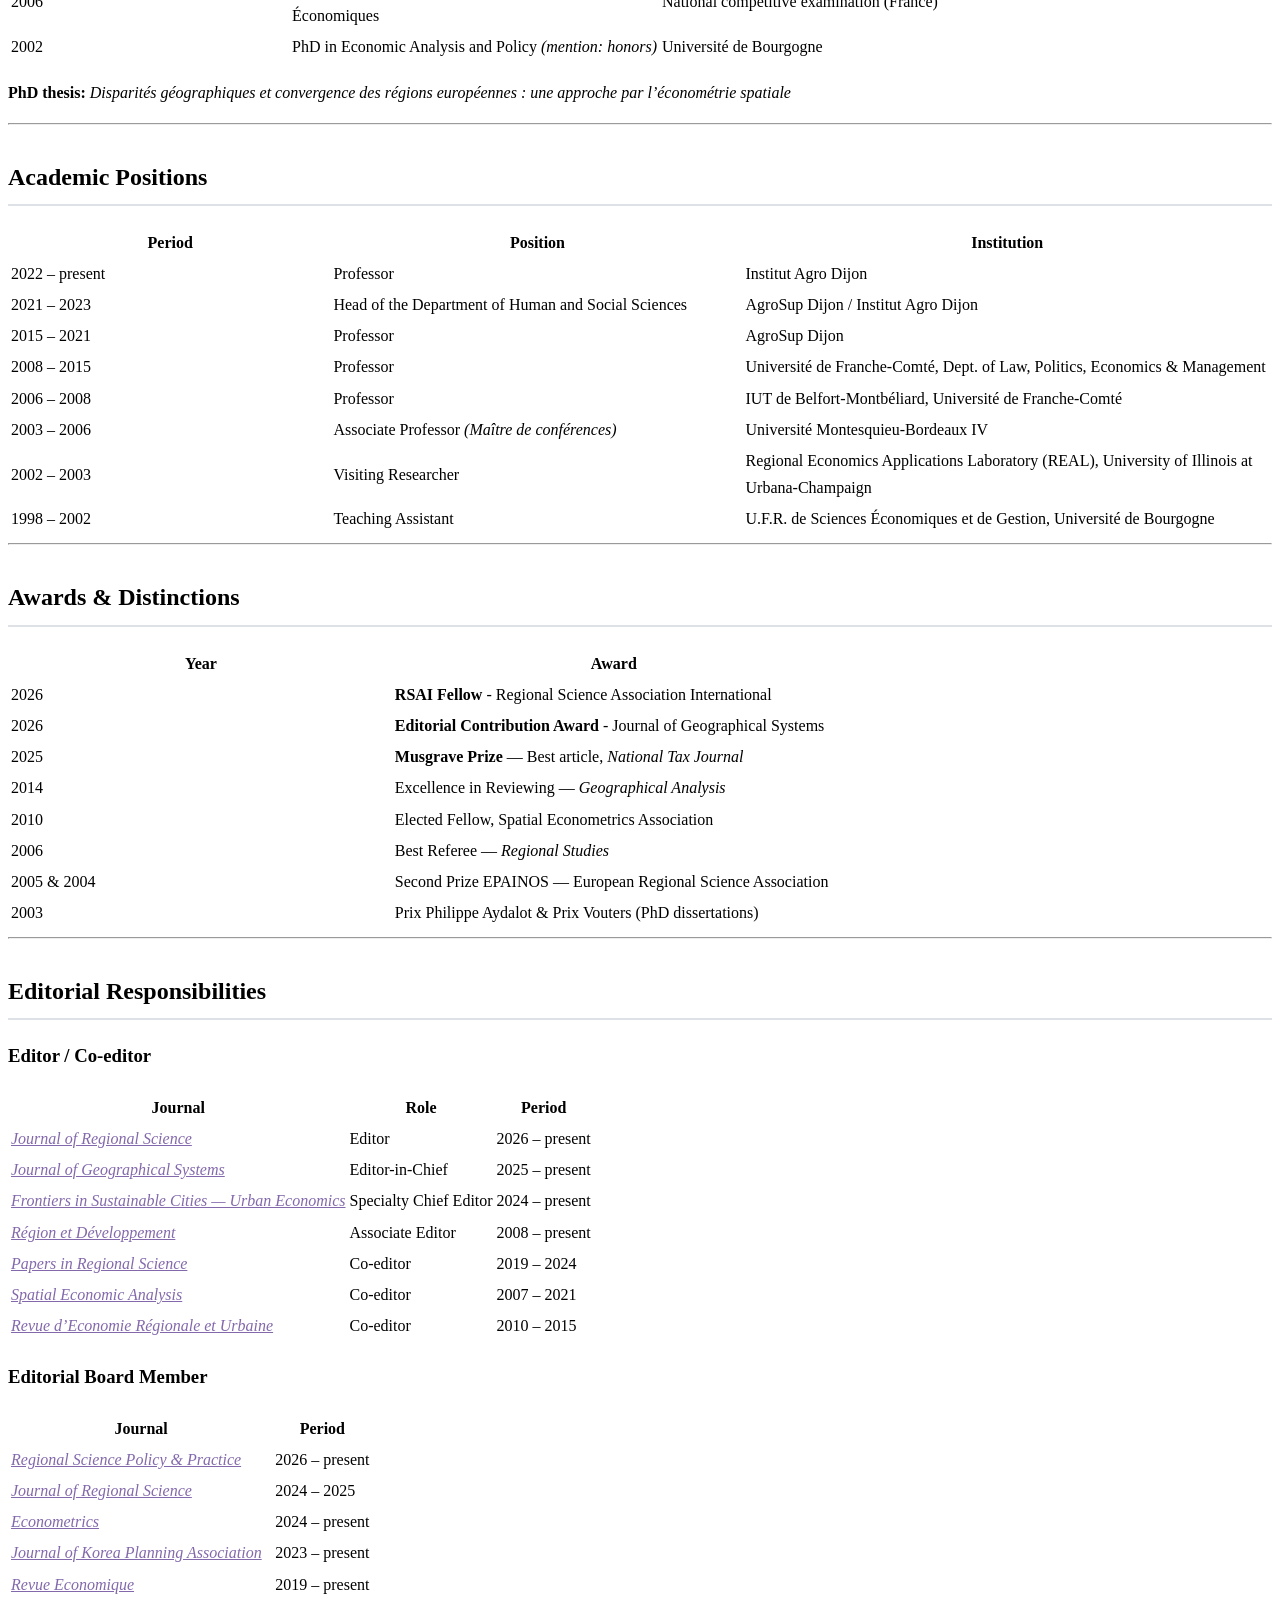
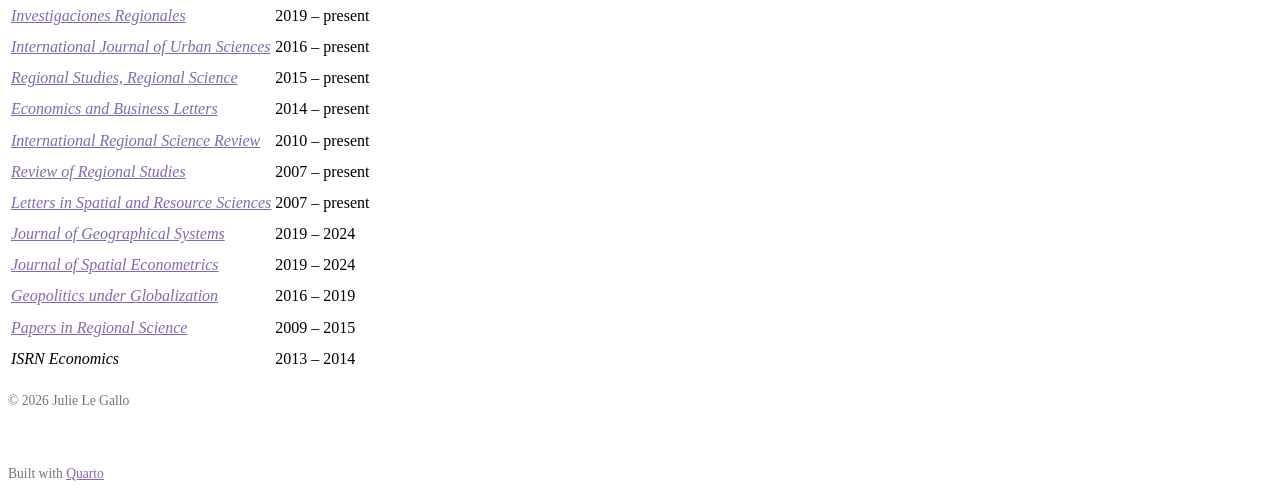
==== commit c6bd3868: "Update10Nov2026" ====
--- a/docs/cv.html
+++ b/docs/cv.html
@@ -43,7 +43,7 @@
 <link href="site_libs/quarto-html/quarto-syntax-highlighting-7f8f88aac4f3542376d5c11b86a4c14d.css" rel="stylesheet" id="quarto-text-highlighting-styles">
 <script src="site_libs/bootstrap/bootstrap.min.js"></script>
 <link href="site_libs/bootstrap/bootstrap-icons.css" rel="stylesheet">
-<link href="site_libs/bootstrap/bootstrap-6b423f165eeea3787de40cb4f8e821c3.min.css" rel="stylesheet" append-hash="true" id="quarto-bootstrap" data-mode="light">
+<link href="site_libs/bootstrap/bootstrap-6033a600180109c3731f6a886c29932c.min.css" rel="stylesheet" append-hash="true" id="quarto-bootstrap" data-mode="light">
 <script id="quarto-search-options" type="application/json">{
   "location": "navbar",
   "copy-button": false,
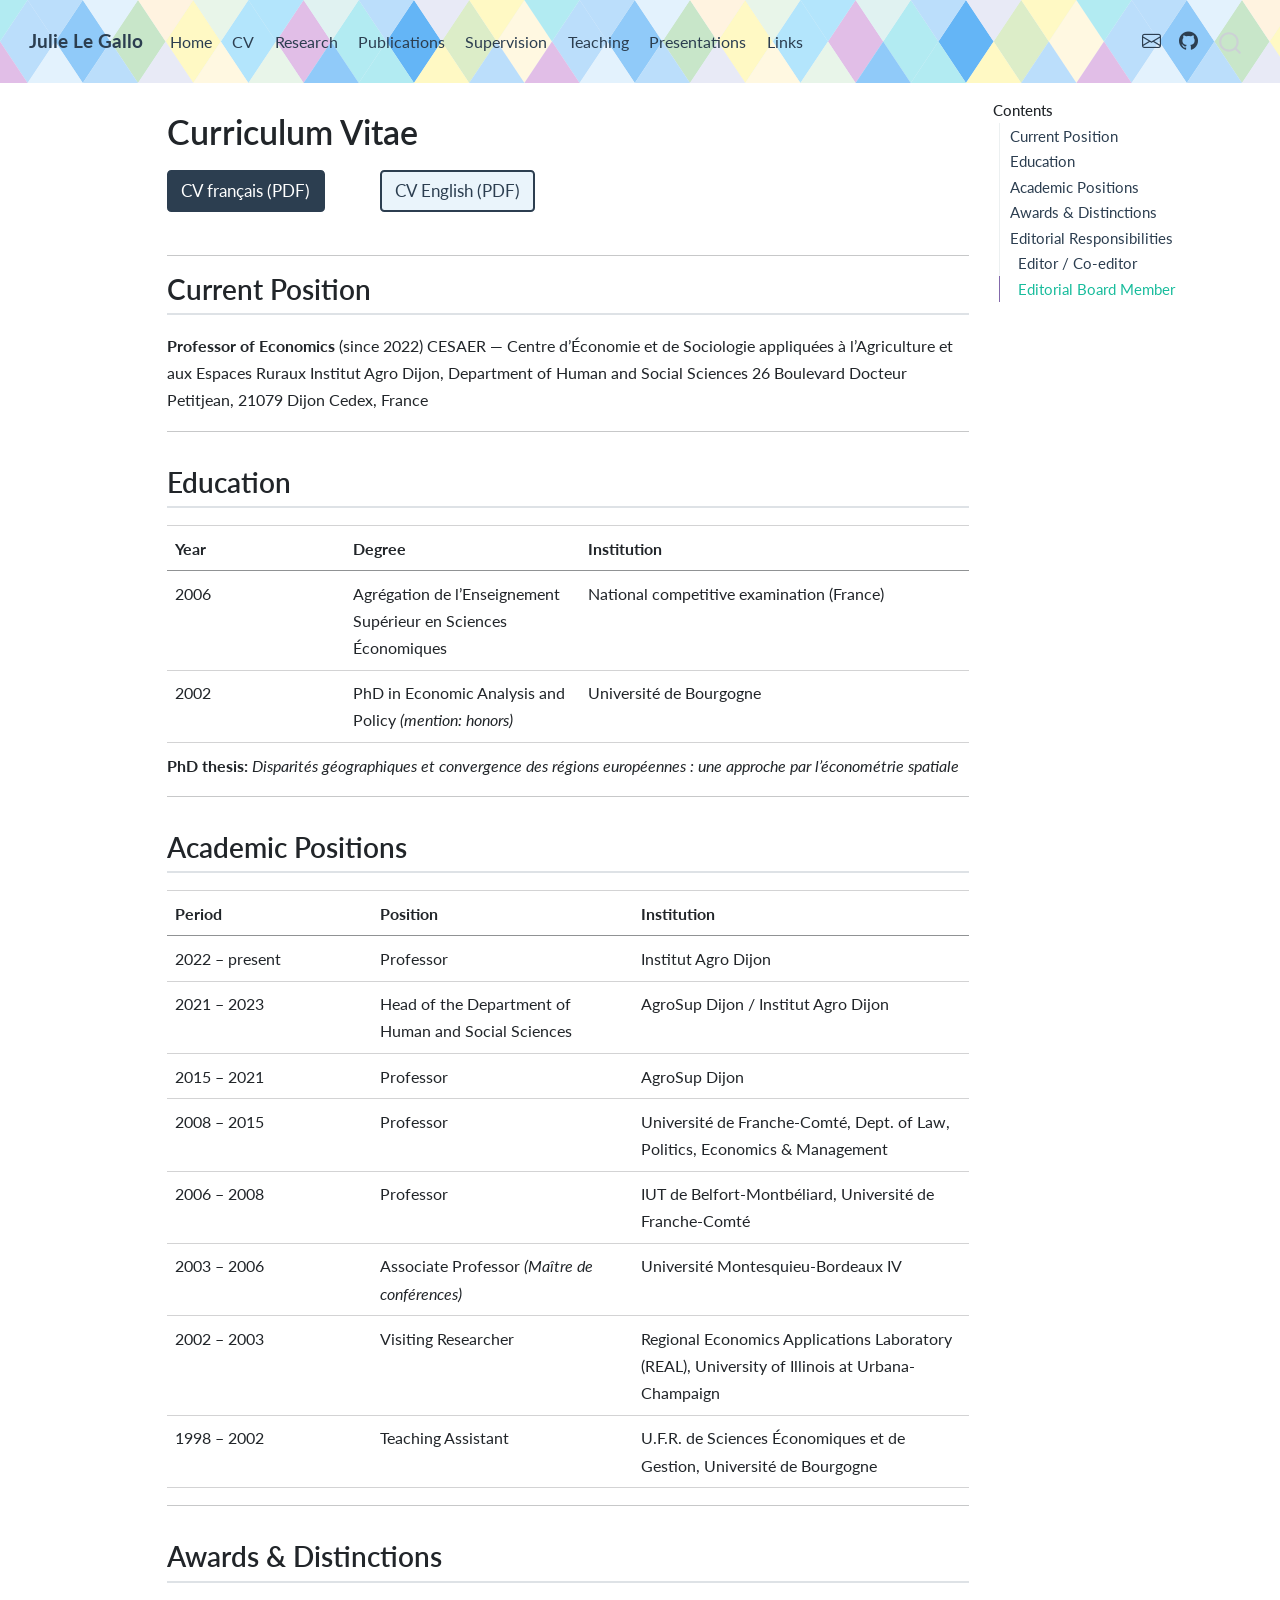
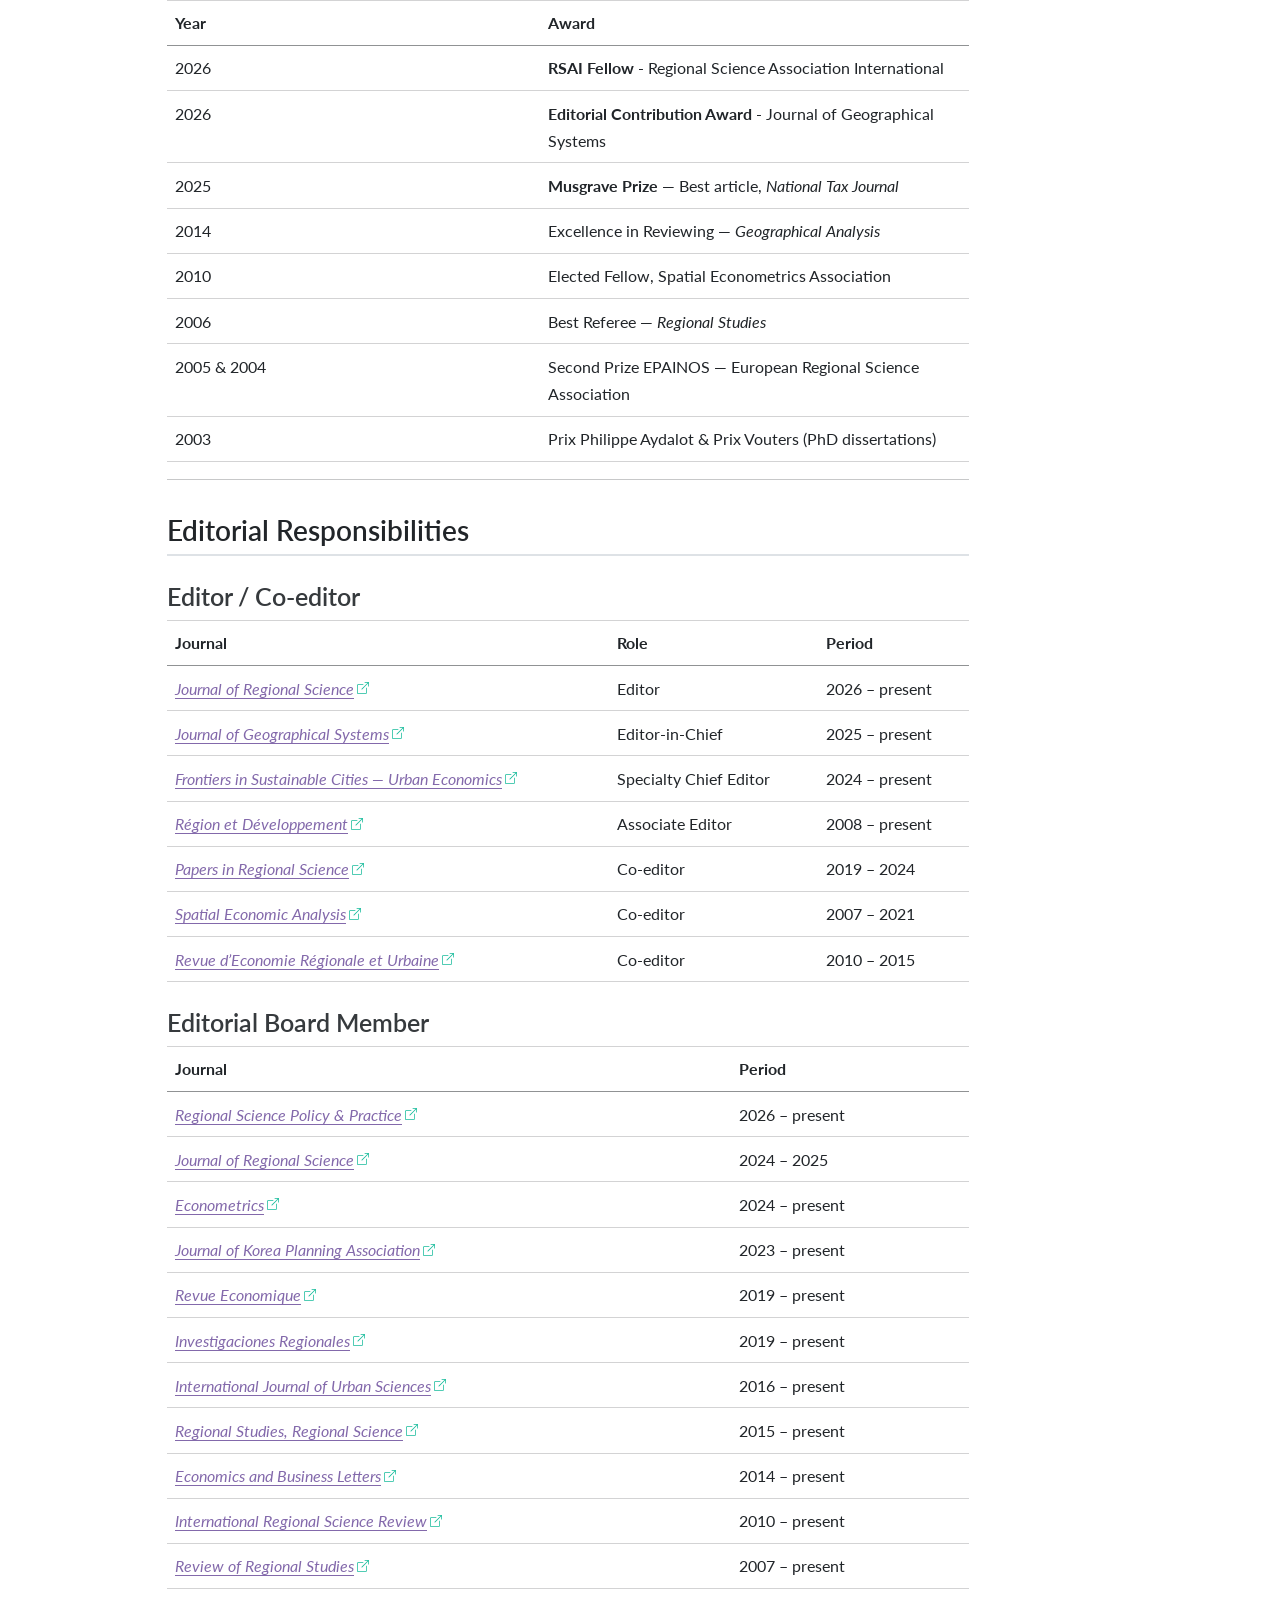
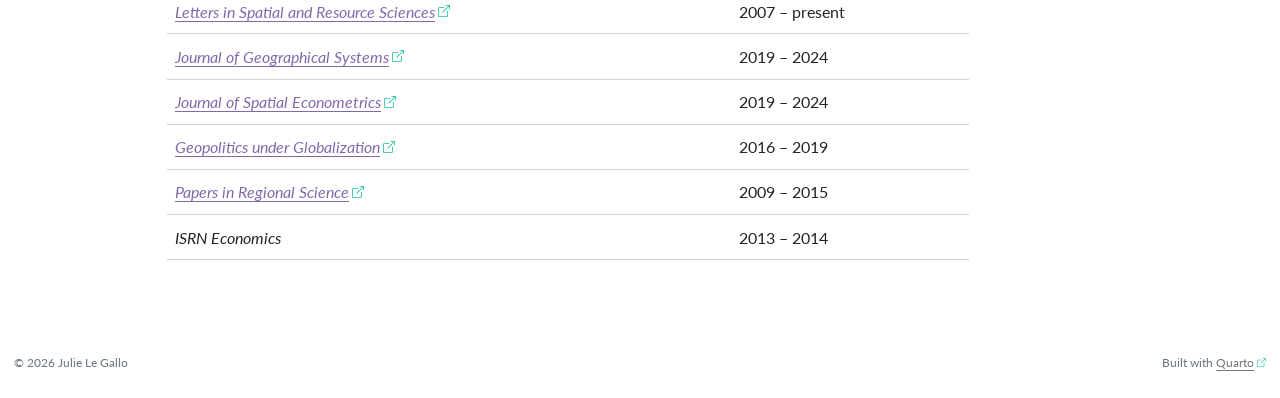
==== commit b8e8dd70: "Add submitted E&S review paper (Breuillé, Le Gallo) to Research page Submitted to Economie et Statis" ====
--- a/docs/cv.html
+++ b/docs/cv.html
@@ -43,7 +43,7 @@
 <link href="site_libs/quarto-html/quarto-syntax-highlighting-7f8f88aac4f3542376d5c11b86a4c14d.css" rel="stylesheet" id="quarto-text-highlighting-styles">
 <script src="site_libs/bootstrap/bootstrap.min.js"></script>
 <link href="site_libs/bootstrap/bootstrap-icons.css" rel="stylesheet">
-<link href="site_libs/bootstrap/bootstrap-6033a600180109c3731f6a886c29932c.min.css" rel="stylesheet" append-hash="true" id="quarto-bootstrap" data-mode="light">
+<link href="site_libs/bootstrap/bootstrap-6b423f165eeea3787de40cb4f8e821c3.min.css" rel="stylesheet" append-hash="true" id="quarto-bootstrap" data-mode="light">
 <script id="quarto-search-options" type="application/json">{
   "location": "navbar",
   "copy-button": false,
--- a/docs/styles.css
+++ b/docs/styles.css
@@ -77,6 +77,24 @@
 
 .profile-column {
   margin-top: 2rem;
+}
+
+/* Distinction line under name (e.g. RSAI Fellow) */
+a.distinction {
+  font-size: 0.9rem;
+  font-style: italic;
+  text-decoration: none;
+}
+
+a.distinction:hover {
+  text-decoration: underline;
+}
+
+img.distinction-logo {
+  height: 1.15em;
+  width: auto;
+  vertical-align: -0.2em;
+  margin-right: 0.3em;
 }
 
 img.rounded {
